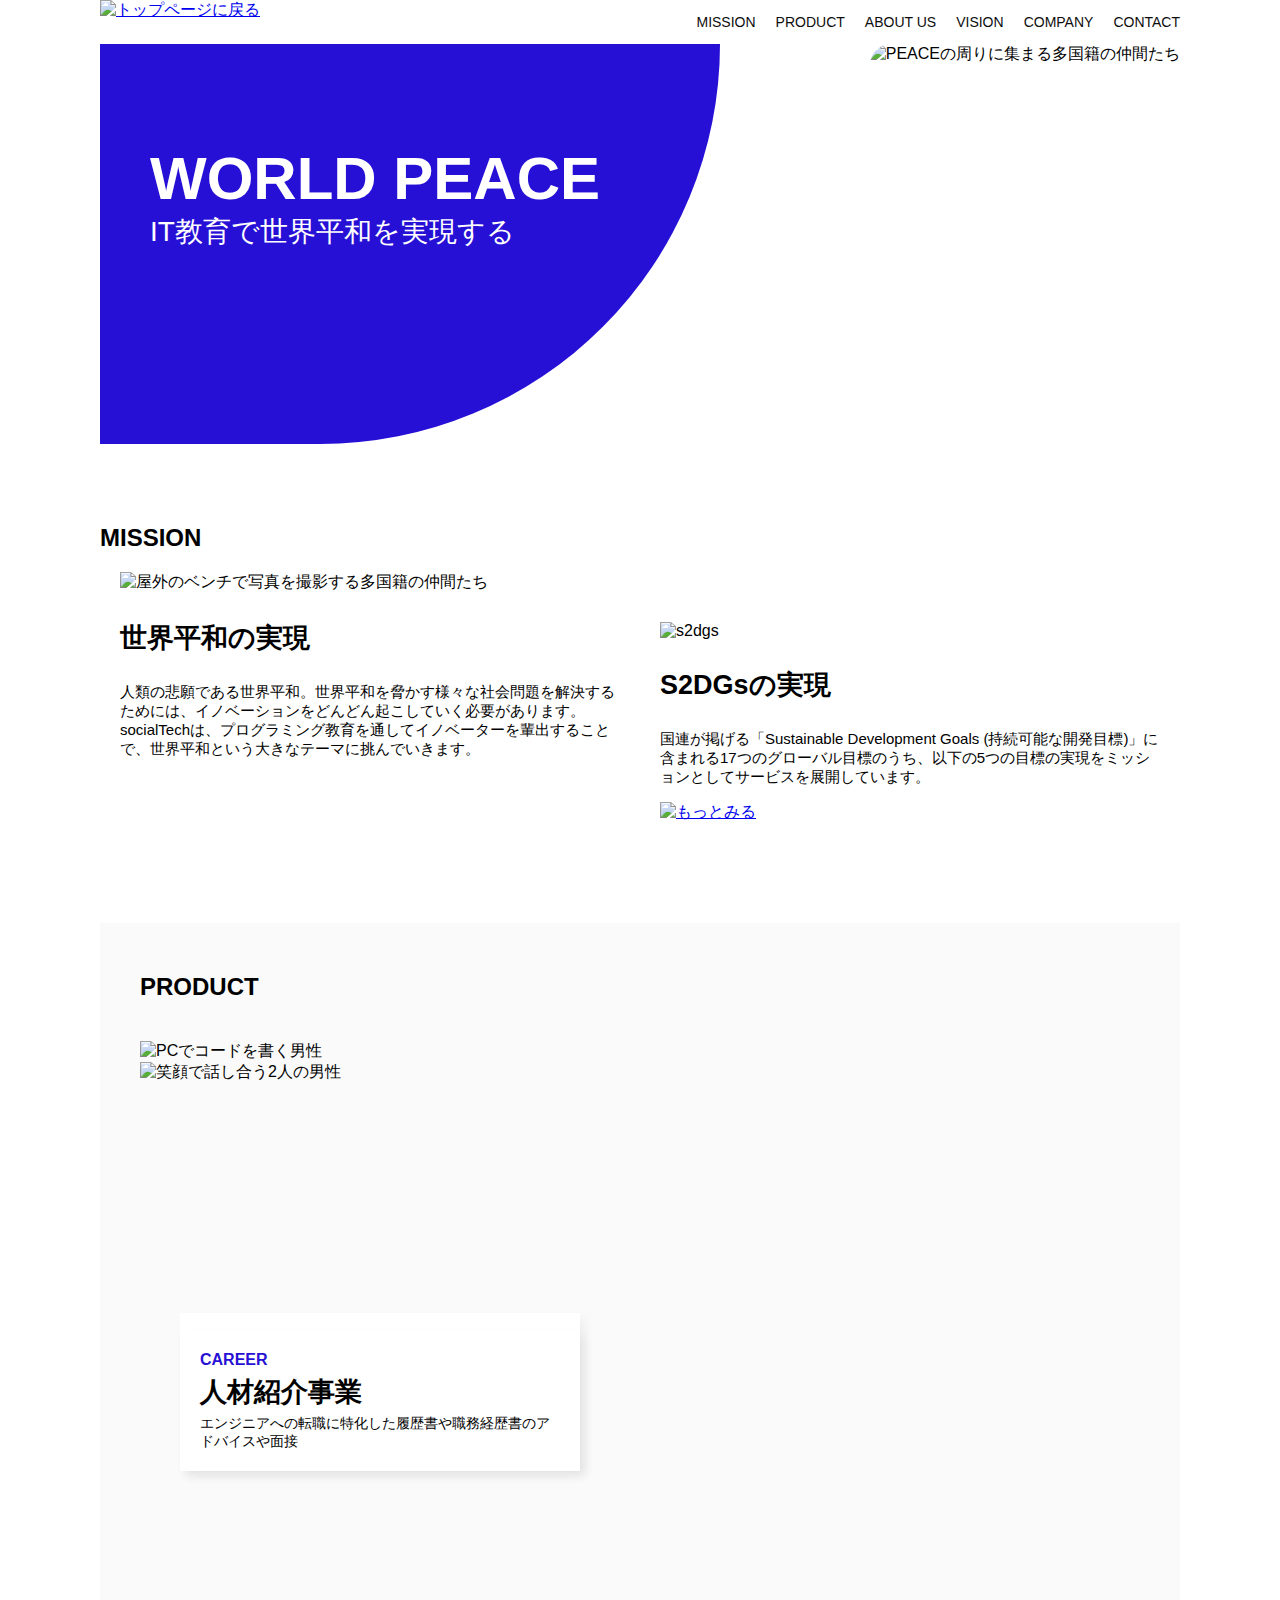
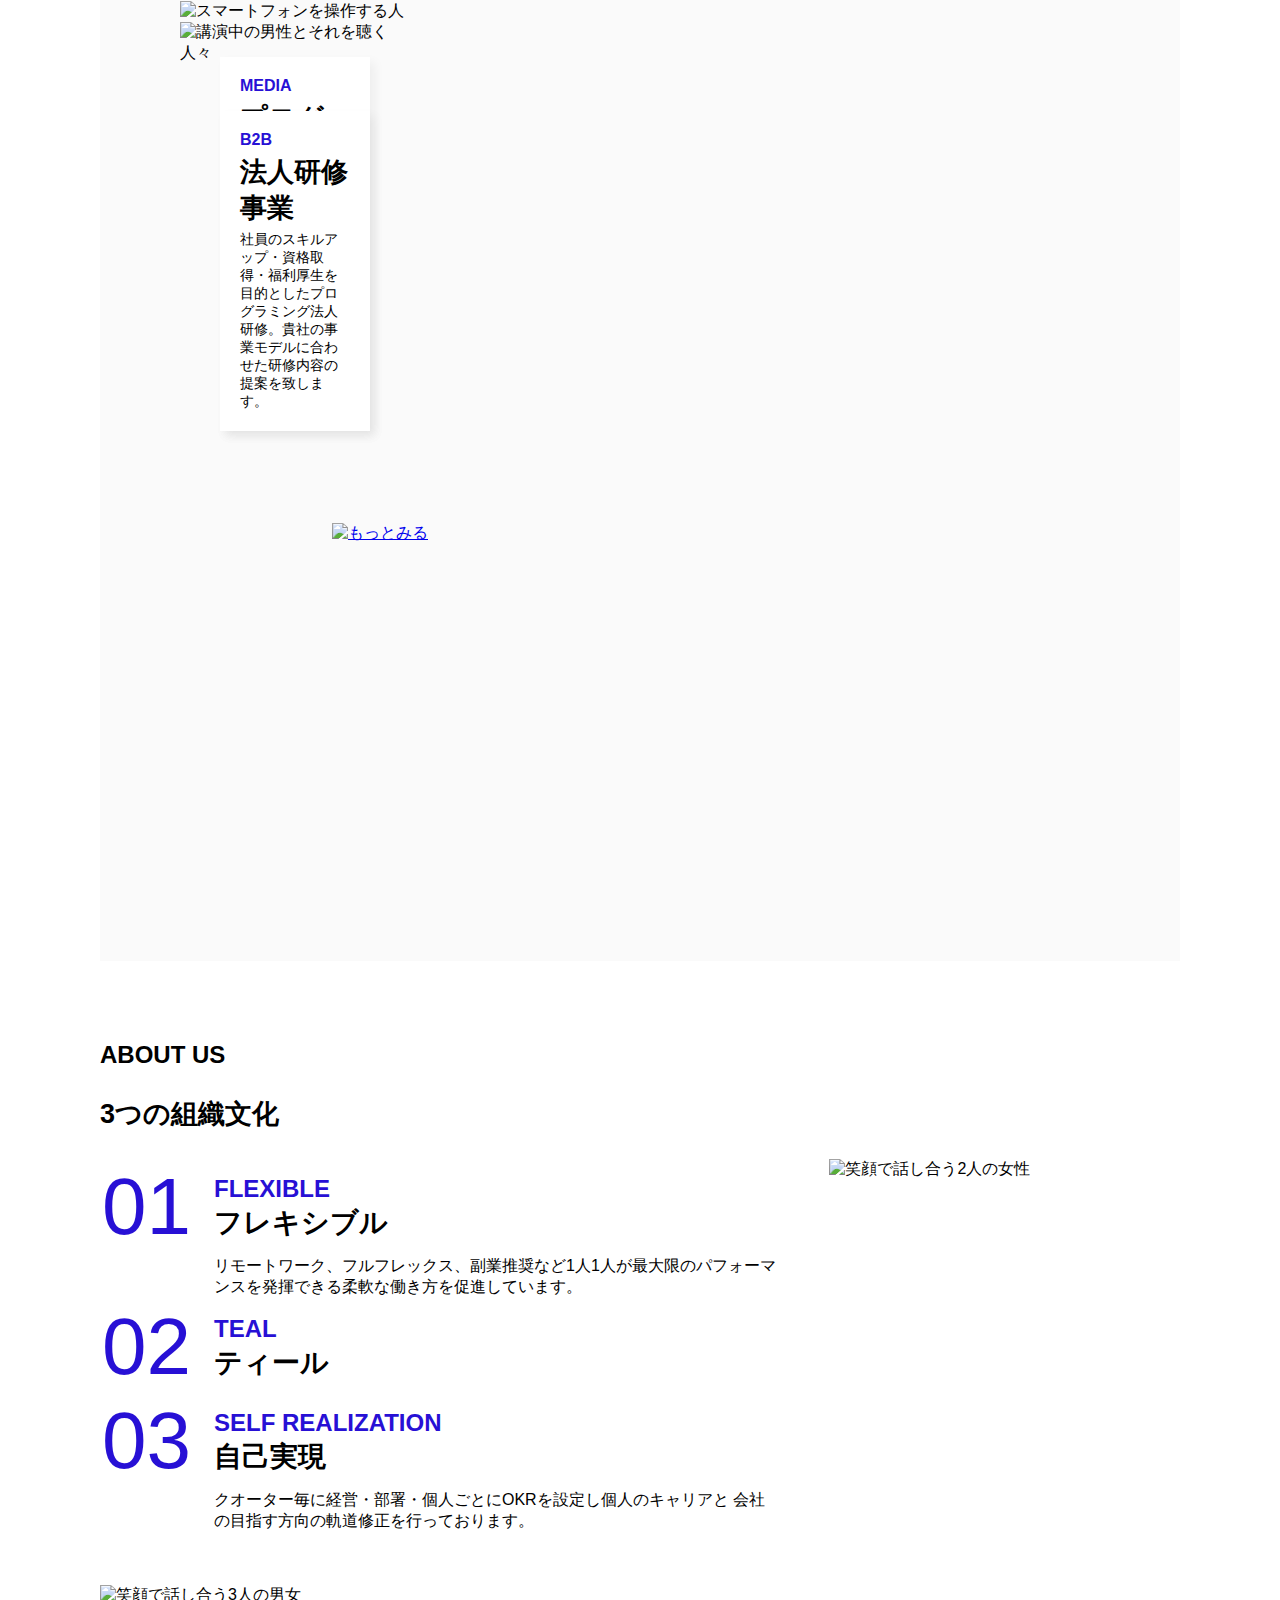
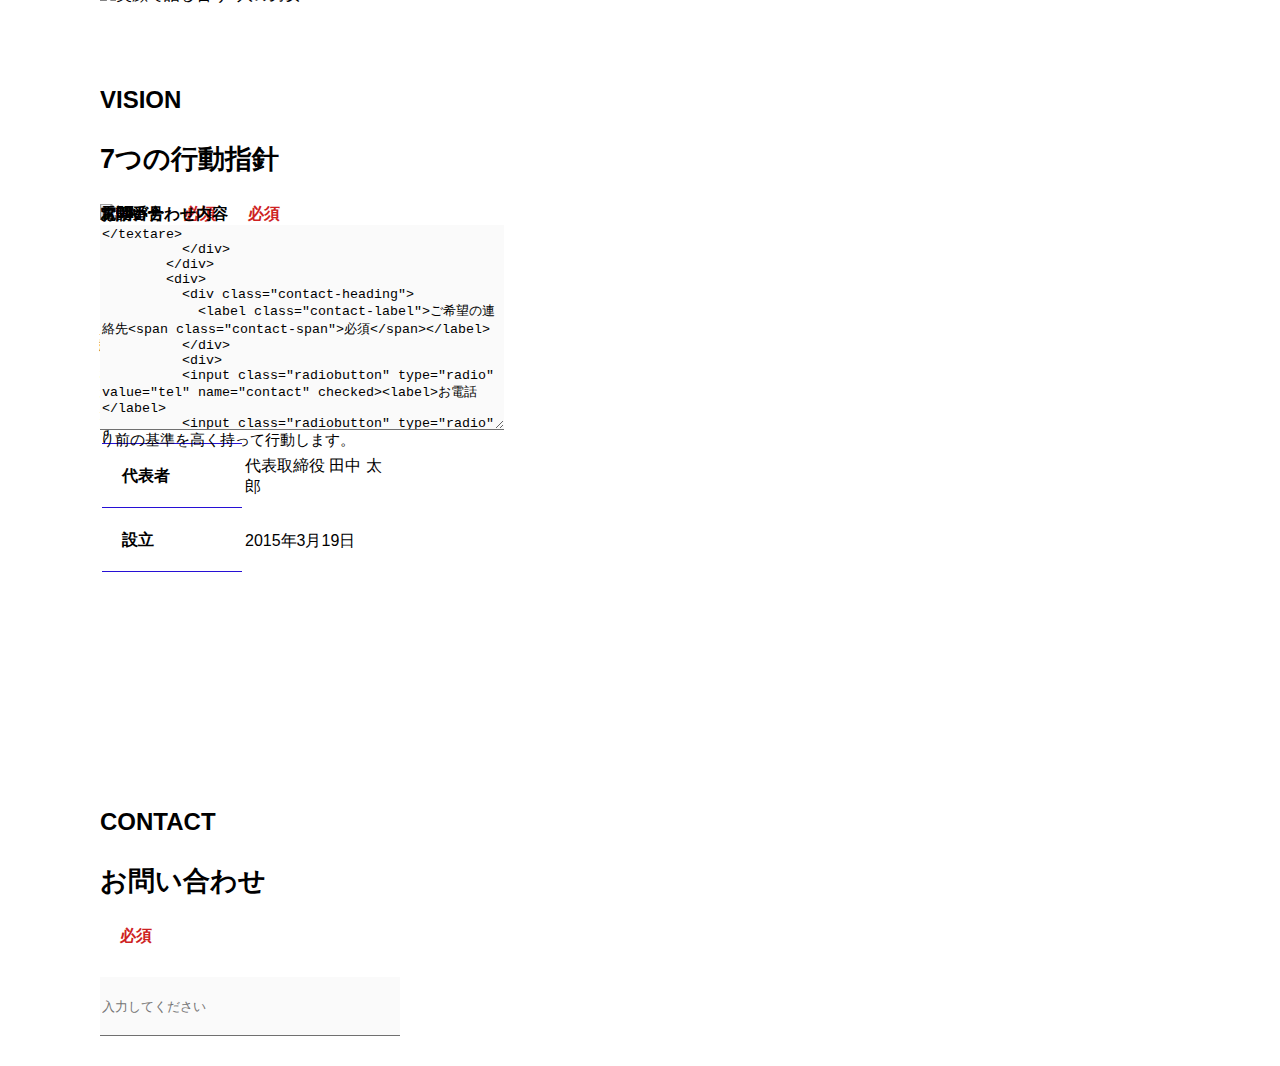
==== kadai_tutorial_output/index.html @ b79560e0 "Add files via upload" ====
<!DOCTYPE html>
<html>
  <head>
    <title>SocialTech</title>
    <meta charset="utf-8">
    <meta name="description" content="SocialTechはEdTech業界のリーディングカンパニーを目指します">
    <meta name="viewport" content="width=device-width, initial-scale=1.0">
    <link rel="stylesheet" href="style.css">
  </head>

  <body>

    <header>
      
      <a href="index.html" id="logo">
        <img src="images/logo.png" alt="トップページに戻る">
      </a>
     
      <!--PC用ナビゲーション-->
      <nav id="nav-pc">
        <ul>
          <li><a href="mission.html">MISSION</a></li>
          <li><a href="product.html">PRODUCT</a></li>
          <li><a href="index.html#aboutus">ABOUT US</a></li>
          <li><a href="index.html#vision">VISION</a></li>
          <li><a href="index.html#company">COMPANY</a></li>
          <li><a href="index.html#contact">CONTACT</a></li>
        </ul>
      </nav>

      <button id="menu-sp" onclick="document.getElementById('nav-sp').style.display = 'block'">
        <img src="images/button-menu.png" alt="ナビゲーションを開く">
      </button>
    <div id="nav-sp">
      <button id="close" onclick="document.getElementById('nav-sp').style.display = 'none'">
      <img src="images/button-close.png" alt="ナビゲーションを閉じる">
      </button> 

      <nav>
        <ul>
          <li>
          <a id="logo-sp" href="index.html" onclick="document.getElementById('nav-sp').style.display = 'none'"><img src="images/logo-sp.png" alt="トップページに戻る"></a>
          </li>
          <li><a class="menu" href="mission.html" onclick="document.getElementById('nav-sp').style.display = 'none'">MISSION</a></li>
          <li><a class="menu" href="product.html" onclick="document.getElementById('nav-sp').style.display = 'none'">PRODUCT</a></li>
          <li><a class="menu" href="index.html#aboutus" onclick="document.getElementById('nav-sp').style.display = 'none'">ABOUT US</a></li>
          <li><a class="menu" href="index.html#vision" onclick="document.getElementById('nav-sp').style.display = 'none'">VISION</a></li>
          <li><a class="menu" href="index.html#company" onclick="document.getElementById('nav-sp').style.display = 'none'">COMPANY</a></li>
          <li><a class="menu" href="index.html#contact" onclick="document.getElementById('nav-sp').style.display = 'none'">CONTACT</a></li>
        </ul>
      </nav>
      <div id="sns">
        <a href="https://www.facebook.com/sejuku2013">
          <img src="images/button-facebook.png" alt="Facebookのリンク">
        </a>
        <a href="https://twitter.com/samuraijuku">
          <img src="images/button-twitter.png" alt="Twitterのリンク">
        </a>
        <a href="https://www.youtube.com/channel/UCCFOQO5aDK0xXam4cUQXT8g">
          <img src="images/button-youtube.png" alt="YouTubeのリンク">
        </a>
    </div>
  </div>
    </header>
  <main>
      <article>
        <section id="main-visual">
          <div id="main-message">
            <h1>WORLD PEACE</h1>
            <p>IT教育で世界平和を実現する</p>
          </div>
          <img src="images/index/index-main.png" alt="PEACEの周りに集まる多国籍の仲間たち">
        </section>

        <section id="mission">
          <h2 class="index-h2">MISSION</h2>
          <div id="mission-flex">
            <div>
              <img src="mision-photo" src="images/index/index-mission.png" alt="屋外のベンチで写真を撮影する多国籍の仲間たち">
              <h3>世界平和の実現</h3>
              <p>
                人類の悲願である世界平和。世界平和を脅かす様々な社会問題を解決するためには、イノベーションをどんどん起こしていく必要があります。socialTechは、プログラミング教育を通してイノベーターを輩出することで、世界平和という大きなテーマに挑んでいきます。
              </p>
            </div>
            <div>
              <img id="s2dgs" src="images/index/s2dgs.png" alt="s2dgs">
              <h3>S2DGsの実現</h3>
              <p>国連が掲げる「Sustainable Development Goals (持続可能な開発目標)」に含まれる17つのグローバル目標のうち、以下の5つの目標の実現をミッションとしてサービスを展開しています。</p>
            <a href="mission.html">
              <img src="images/button-more.png" alt="もっとみる">
            </a>
            </div>
        </section>

        <section id="product">
          <h2 class="index-h2">PRODUCT</h2>
          <div class="product-flex">
            <div id="product-left">
              <div>
                <img class="product-photo" src="images/index/index-mantoman.png" alt="PCでコードを書く男性">
                <div class="product-explain">
                  <span>MAN TO MAN</span>
                  <h3>プログラミング教育</h3>
                  <p>2013年より日本で唯一の専属講師によるマンツーマンのプログラミングレッスン開始。AI/人工知能やウェブデザインの学習も可能です。</p>
                </div>
                <div>
                  <img class="product-photo" src="images/index/index-career.png" alt="笑顔で話し合う2人の男性">
                  <div class="product-explain">
                    <span>CAREER</span>
                    <h3>人材紹介事業</h3>
                    <p>エンジニアへの転職に特化した履歴書や職務経歴書のアドバイスや面接</p>
                  </div>
              </div>
            </div>
            <div id="product-right">
              <div>
                <img class="product-photo" src="images/index/index-media.png" alt="スマートフォンを操作する人">
                <div class="product-explain">
                  <span>MEDIA</span>
                   <h3>プログラミング学習メディア</h3>
                   <p>月間200万人に読まれる日本最大級のプログラミング学習サイト「SocialTech Blog」やYoutubeチャネルにて学習情報を発信しています。</p>
                </div>
                <div>
                  <img class="product-photo" src="images/index/index-b2b.png" alt="講演中の男性とそれを聴く人々">
                  <div class="product-explain">
                    <span>B2B</span>
                    <h3>法人研修事業</h3>
                    <p>社員のスキルアップ・資格取得・福利厚生を目的としたプログラミング法人研修。貴社の事業モデルに合わせた研修内容の提案を致します。</p>
                  </div>
                </div>
              </div>
            </div>
            <div id="product-more">
              <a href="product.html">
              <img src="images/button-more.png" alt="もっとみる">
              </a>
              </div>
        </section>
        <section id="aboutus">
          <h2 class="index-h2">ABOUT US</h2>
          <h3>3つの組織文化</h3>
          <div>
            <table class="culture-table">
              <tr>
                <td class="culture-num">01</td>
                <th><span class="culture-en">FLEXIBLE</span><br>フレキシブル</th>
              </tr>
              <tr>
                <td>

                </td>
                <td class="culture-description">リモートワーク、フルフレックス、副業推奨など1人1人が最大限のパフォーマンスを発揮できる柔軟な働き方を促進しています。</td>
              </tr>
              <tr>
                <td class="culture-num">02</td>
                <th><span class="culture-en">TEAL</span><br>ティール</tr>
              </tr>
              <tr>
                <td class="culture-num">03</td>
                <th><span class="culture-en">SELF REALIZATION</span><br>自己実現</th>
              </tr>
              <tr>
                <td>

                </td>
                <td class="culture-description">クオーター毎に経営・部署・個人ごとにOKRを設定し個人のキャリアと 会社の目指す方向の軌道修正を行っております。</td>
              </tr>
            </table>
            <img class="culture-img" src="images/index/index-aboutus1.png" alt="笑顔で話し合う2人の女性">
          </div>
          <img class="culture-img2" src="images/index/index-aboutus2.png" alt="笑顔で話し合う3人の男女">
        </section>

        <section id="vision">
          <h2 class="index-h2">VISION</h2>
          <h3>7つの行動指針</h3>
          <div>
            <div class="vision-box">
              <img src="images/index/vision-01.png" alt="01">
              <div>
                <h4>CUSTOMER IS BOSS</h4>
                <h5>あなたのボスは顧客である</h5>
                <p>私たちは常にお客様志向で行動し、お客様を喜ばせ、期待値を超えた感動を提供することを大切にします。</p>
           </div>
         <div class="vision-box">
          <img src="images/index/vision-02.png" alt="02">
          <div>
            <h4>MOVE FAST</h4>
            <h5>早さは価値</h5>
            <p>素早く試し、素早く実行することで新しいk付きや発見を見つけていきます。</p>
          </div>
         </div>
         <div class="vision-box">
          <img src="images/index/vision-03.png" alt="03">
          <div>
            <h4>IMPACT DRIVEN</h4>
            <h5>作業するのは仕事ではない</h5>
            <p>問題から考え、成果とは何かを考え続け、インパクトのある成果を生むために仕事をしていきます。</p>
          </div>
         </div>
         <div class="vision-box">
          <img src="images/index/vision-04.png" alt="04">
          <div class="vision-box">
            <img src="images/index/vision-05.png" alt="05">
            <div>
              <h4>BE GENTLE</h4>
              <h5>「優しくない」をなくす</h5>
              <p>社会をすこしずつ優しくしていきます。自分、家族、同僚、顧客、他人、全ての人に優しくいることを心がけます。</p>
            </div>
          </div>
          <div class="vision-box">
            <img src="images/index/vision-06.png" alt="06">
            <div>
              <h4>ABC</h4>
              <h5>当たり前のことをバカにせずちゃんとやる</h5>
              <p>礼儀、健康、嘘をつかない・当たり前のことができているかを常に自問し、当たり前の基準を高く持って行動します。</p>
            </div>
          </div>
          <div class="vision-box">
            <img src="images/index/vision-07.png" alt="07">
            <div>
              <h4>ZTI</h4>
              <h5>絶対的当事者意識</h5>
              <p>役職や役割に応じた相対的な当事者意識ではなく、自身の身で起こることすべてに対する絶対的な当事者意識を持ちます。</p>
            </div>
          </div>
        </secition>
        <section id="COMPANY">
          <h2 class="index-h2">COMPANY</h2>
          <h3>会社概要</h3>
          <table id="company-table">
            <tr>
              <th class="tableheader tableheader-first">会社名</th>
              <td class="cell cell-first">株式会社Socialtech</td>
            </tr>
            <tr>
            <th class="tableheader">代表者</th>
            <td class="cell">代表取締役 田中 太郎</td>
          </tr>
          <tr>
            <th class="tableheader">設立</th>
            <td class="cell">2015年3月19日</td>
          </tr>
          </table>
          <iframe src="https://www.google.com/maps/embed?pb=!1m18!1m12!1m3!1d3240.0688551336807!2d139.7720776771055!3d35.69992317258124!2m3!1f0!2f0!3f0!3m2!1i1024!2i768!4f13.1!3m3!1m2!1s0x60188fee13660e23%3A0x77137876edf742ac!2z5L2P5Y-L5LiN5YuV55Sj56eL6JGJ5Y6f6aeF5YmN44OT44Or!5e0!3m2!1sja!2sjp!4v1704858013291!5m2!1sja!2sjp" 
          style="border: 0" allowfullscreen="" loading="lazy">
        </iframe>
        </section>
        <section id="contact">
          <h2 class="index-h2">CONTACT</h2>
          <h3>お問い合わせ</h3>
          <form>
            <div class="contact-heading">
              <label class="contact-label"><span class="contact-span">必須</span></label>
            </div>
            <div>
              <input type="text" name="name" placeholder="入力してください" class="contact-textbox">
            </div>
          </div>
          <div>
            <div class="contact-heading">
              <label class="contact-label">フリガナ<span class="contact-span">必須</span></label>
            </div>
            <div>
              <label class="contact-label">メールアドレス<span class="contact-span">必須</span></label>
            </div>
            <div>
              <input type="text" name="email" placeholder="入力してください" class="contact-textbox">
            </div>
          </div>
          <div>
            <div class="contact-heading">
              <label class="contact-label">電話番号</label>
            </div>
            <div>
              <input type="text" name="tel" placeholder="入力してください" class="contact-textbox">
            </div>
          </div>
          <div>
            <div class="contact-heading">
              <label class="contact-label">お問い合わせ内容<span class="contact-span">必須</span></label>
          </div>
          <div>
          <textarea class="contact-textarea" placeholder="入力してください" name="message"></textare>
          </div>
        </div>
        <div>
          <div class="contact-heading">
            <label class="contact-label">ご希望の連絡先<span class="contact-span">必須</span></label>
          </div>
          <div>
          <input class="radiobutton" type="radio" value="tel" name="contact" checked><label>お電話</label>
          <input class="radiobutton" type="radio" value="mail" name="contact"><label>メール</label>
          <input class="radiobutton" type="radio" value="both" name="contact"><label>どちらでも</label>
          </div>
        </div>
        <div>
          <div class="contact-heading">
            <label class="contact-label">個人情報の取り扱い</label>
          </div>
          <div>
            <details>
              <summary>お問い合わせフォームの個人情報の取り扱いについて</summary>
              <div>
                <dl>
                  <dt>１．組織の名称又は氏名</dt>
                  <dd>株式会社SocialTech</dd>
                  <dt>２．個人情報保護管理者（若しくはその代理人）の氏名又は職名、所属及び連絡先</dt>
                  <dd>
                    <p>鈴木 一郎 コーポレート部</p>
                    <p>メールアドレス:samurai@example.com</p>
                    <p>TEL:03-1234-5678</p>
                </dd>
                <dt>３．個人情報の利用目的</dt>
                <dd>
                  <ul>
                    <li>本サービス及び本サービスに関連する情報の提供又はそれらに関する連絡のため</li>
                    <li>ユーザーの本人確認のため</li>
                    <li>当社サービスのご案内のため</li>
                    <li>当社の商品等の広告または宣伝（電子メールによるものを含むものとします。）</li>
                  </ul>
                </dd>
                <dt>４．個人情報の取り扱い業務の委託</dt>
                <dd>個人情報の取扱業務の全部または一部を外部に業務委託する場合があります。その際、弊社は、個人情報を適切に保護できる管理体制を敷き実行していることを条件として委託先を厳選したうえで、機密保持契約を委託先と締結し、お客様の個人情報を厳密に管理させます。</dd>
                <dt>５．個人情報の開示等の請求</dt>
                <dd>
                  お客様は、弊社に対してご自身の個人情報の開示等（利用目的の通知、開示、内容の訂正・追加・削除、利用の停止または消去、第三者への提供の停止）に関して、当社問合わせ窓口に申し出ることができます。<br>
                  その際、弊社はお客様ご本人を確認させていただいたうえで、合理的な期間内に対応いたします。<br>
                  なお、個人情報に関する弊社問合わせ先は、次の通りです。
                </dd>
                <dd>
                  <p>株式会社SocialTech 個人情報問合せ窓口</p>
         <p>〒150-0043 東京都千代田区神田練塀町300番地 住友不動産秋葉原駅前ビル5F</p>
         <p>メールアドレス:samurai@example.com TEL:03-1234-5678</p>
        </dd>

          <dt>６．個人情報を提供されることの任意性について</dt>
          <dd>お客様がご自身の個人情報を弊社に提供されるか否かは、お客様のご判断によりますが、もしご提供されない場合には、適切なサービスが提供できない場合がありますので予めご了承ください。</dd>
        </dl>
        </div>
        </details>
          <input type="checkbox" name="agree">
          <span>個人情報の取り扱いについてご同意いただける場合は、チェックをしてください。</span>
        </div>
        </div>
        <input type="image" src="images/button-submit.png" alt="送信する">
          </form>
        </section>
        </article>
    </main>

    <footer>
      <div id="footer-logo">
        <img src="images/logo-sp.png" alt="SocialTech">
      </div>
      <div id="footer-link">
        <a href="mission.html">MISSION</a>
        <a href="product.html">PRODUCT</a>
        <a href="index.html#aboutus">ABOUT US</a>
        <a href="index.html#vision">VISION</a>
        <a href="index.html#company">COMPANY</a>
        <a href="index.html#contact">CONTACT</a>
      </div>
      <div id="sns-footer">
        <div class="sns-btns">
          <a href="https://www.facebook.com/sejuku2013"><img src="images/button-facebook.png" alt="Facebookのリンク"></a>
          <a href="https://twitter.com/samuraijuku"><img src="images/button-twitter.png" alt="Twitterのリンク"></a>
          <a href="https://www.youtube.com/channel/UCCFOQO5aDK0xXam4cUQXT8g"><img src="images/button-youtube.png" alt="YouTubeのリンク"></a>
          </div>
          <p id="copyright">&copy;2021 SocialTech, Inc. All Rights Reserved.</p>
          </div>
        </div>
      </div>
    </footer>

  </body>
</html>
---- kadai_tutorial_output/style.css ----
＊ {
box-sizing: border-box;
}

p {
font-size: 15px;
}

body {
  max-width: 1080px;
  margin: 0 auto 0 auto;
   font-family: "Source Sans Pro", "Hiragino Kaku Gothic ProN", Meiryo, Arial, sans-serif;
}

header {
  display: flex;
  justify-content: space-between;
  } 
  
   #nav-pc {
     font-size: 14px;
   }
   
   #nav-pc ul {
     display: flex;
     padding-left: 0;
   }
   
   #nav-pc li {
     list-style: none;
   }
   
   #nav-pc a {
     text-decoration: none;
     margin-left: 20px;
     color: #0d0d0d;
   }
   
   #nav-pc a:hover {
     text-decoration: underline;
   }

   #nav-sp,
   #menu-sp {
    display: none;
   }

   #main-visual {
    position:relative;
    height: 400px;
   }

   #main-message {
    position: absolute;
    top: 0;
    left: 0;
    background-color: #2710d5;
    color: #ffffff;
    border-radius: 0 0 476px 0;
    max-width: 620px;
    height: 100%;
    width: 100%;
    z-index: 11;
   }

   #main-message > h1 {
    font-size: 60px;
    margin: 100px 0 0 50px;
   }
   #main-message > p {
    font-size: 28px;
    margin: 0 0 0 50px;
   }

   #main-visual > img {
    max-width: 620px;
    border-radius: 476px 0 0 0;
    position: absolute;
    top: 0;
    right: 0;
    z-index: 10;
   }

   h2 {
    margin: 40px 0 0 0;
   }

   h2::after {
    content: url("images/line.png");
    margin-left: 10px;
   }

   h3 {
    font-size: 27px;
   }

   #mission {
    margin: 80px auto 80px auto;
   }

   #mission-flex {
    display: flex;
   }

   #mission-flex > div {
    width: 50%;
    margin: 20px;
   }

   #mission-photo {
    width: 100%;
   }

   #s2dgs {
    margin-top: 50px;
    width: 100%;
   }

   #product {
    background-color: #fafafafa;
    margin: 80px 0 80px 0;
    padding: 10px 40px 0px 40px;
   }

   #product .product-flex {
    margin-top: 40px;
    display: flex;
   }

   #product-left {
    width: 50%;
    margin-right: 20px;
   }

   #product-right {
    width: 50%;
    margin-left: 20px;
    margin-top: 80px;
   }

   #product-left > div {
    position: relative;
    height: 480px;
    margin-right: 20px;
   }

   #product-right > div {
    position: relative;
    height: 480px;
    margin-left: 20px;
   }

   .product-photo {
    width: 100%;
   }

   .product-explain {
    background-color: #ffffff;
    position: absolute;
    left: 0;
    bottom: 50px;
    margin: 0 40px 0 40px;
    padding: 20px;
    box-shadow: 5px 5px 10px rgba(0, 0, 0, 0.05);
   }

   .product-explain > span {
    color: #2710d5;
    font-weight: bold;
    font-size: 16px;
    margin: 0;
   }

   .product-explain > h3 {
    margin: 5px 0 5px 0;
   }

   .product-explain > p {
    font-size: 14px;
    margin: 0;
   }

   #product-more {
    text-align: center;
   }

   #product-more a {
    position: relative;
    bottom: -42px;
   }

   #aboutus {
    -moz-image-region: 80px auto 80px auto;
   }

   #aboutus > div {
    display: flex;
   }

   .culture-img {
    width: 50%;
    align-self: flex-start;
   }

   .culture-img2 {
    margin-top: 50px;
    width: 100%;
   }

   .culture-table {
    margin-right: 50px;
   }

   .culture-num {
    font-size: 80px;
    color: #2710d5;
    padding: 0 20px 0 0;
   }

   .culture-table th {
    text-align: left;
    font-size: 28px;
    font-weight: bold;
   }

   .culture-en {
    color: #2710d5;
    font-size: 24px;
   }

   .culture-description {
    margin: 0;
   }

   #vision {
    margin: 80px auto 80px auto;
   }

   #vision . div {
    display: flex;
    justify-content: space-between;
    flex-wrap: wrap;
   }

   .vision-box {
    width: 300px;
    height: 300px;
    margin-bottom: 30px;
    position: relative;
   }

   .vision-box > img {
    width: 100%;
    position: relative;
    z-index: 30;
   }

   .vision-box > div {
    position: absolute;
    top: 0;
    left: 0;
    z-index: 31;
    margin-right: 20px;
   }

   .vision-box > div > h4 {
    color: #2710d5;
    font-size: 19px;
    margin: 80px 0 0 0;
   }

   .vision-box > div > h4::first-letter {
    font-size: 40px;
   }

   .vision-box > div > h5 {
    font-size: 20px;
    margin: 0 0 0 0;
   }

   .vision-box > div > p {
    margin: 10px 0 0 0;
   }

   #company {
    margin: 80px auto 80px auto;
   }

  #company-table {
    width: 100%;
  }

  .tableheader {
    text-align: left;
    padding: 20px;
    border-bottom-color:#2710d5;
    border-bottom-width:  1px;
    border-bottom-style: solid;
    width: 100px;
  }

  .tableheader-first {
    border-top-color: #2710d5;
    border-top-width: 1px;
    border-bottom-style: solid;
  }

  .cell-first {
    border-top-color: #ececec;
    border-top-width: 1px;
    border-top-style: solid;
  }

  #company >iframe {
    width: 100%;
    height: 368px;
    margin-top: 40px;
  }

  #contact {
    margin: 80px auto 80px auto;
  }

  #contact > form > div {
    display: flex;
    flex-direction: row;
    flex-wrap: wrap;
    padding-bottom: 30px;
  }

  .contact-heading {
    width: 240px;
    align-self: center;
  }

  .contact-label {
    font-weight: bold;
  }

  .contact-span {
    color: #ce2222;
    margin: 0 0 0 20px;
    font-weight: bold;
  }

  .contact-textbox {
    border-top: 0px;
    border-left: 0px;
    border-right: 0px;
    border-bottom-width: 1px;
    border-bottom-color: #707070;
    border-style: solid;
    background-color: #fafafa;
    width: 400px;
    height: 56px;
  }

  .contact-textarea {
    border-top: 0px;
    border-left: 0px;
    border-right: 0px;
    border-bottom-width: 1px;
    border-bottom-color: #707070;
    background-color: #fafafa;
    width: 400px;
    height: 200px;
  }

  #contact dt {
    font-weight: bold;
  }

  #contact dd {
    margin: 0 0 16px 0;
  }

  #contact dd p {
    margin: 0;
  }

  #contact dd ul {
    padding-left: 0;
  }

  #contact dd li {
    margin-bottom: 0;
    list-style: none;
  }

  footer {
    background-color: #0d0d0d;
    text-align: center;
    padding: 80px 80px 30px 80px;
  }

#footer-logo {
  margin-bottom: 30px;
}

#footer-link {
  margin-bottom: 50px;
}

#footer-link > a {
text-decoration: none;
margin: 10px;
color: #ffffff;
}

#footer-link > a:hover {
  text-decoration: underline;
}

#sns-footer {
  display: flex;
  justify-content: space-between;
  text-align: left;
}

#sns-footer a {
  margin-right: 30px;
}

#copyright {
  color: #ffffff;
  margin: 0;
}

.mission-main-inner {
  background-image: url("images/mission/mission-main.png");
  background-repeat: no-repeat;
  background-position-y: center;
}

#mission-title {
  background-color: #2710d5;
  width: 368px;
  color: #ffffff;
  height: 496px;
  border-radius: 0 248px 248px 0;
  position: relative;

  #mission-title h1 {
    position: absolute;
    top: 0;
    left: 100px;
    font-size: 80px;
    line-height: 1;
  }

  #mission-title h1 span {
    font-size: 26px;
  }

  #mission-title > p {
    position: absolute;
    top: 350px;
    left: 100px;
    font-size: 16px;
  }

  #mission-s2dgs {
    padding: 20px;
  }

  #mission-h2 {
    color: #2710d5;
    font-size: 40px;
  }

  .mission-h2::after {
    content: none;
  }

#mission-five-goals {
 padding: 20px;
 display: flex;
}

#mission-five-goals .five-goals-image {
 width: 30%;
 padding: 20px;
}

#mission-five-goals .five-goals-image img {
 width: 100%;
}

#mission-five-goals .five-goals-read {
 width: 70%;
 padding: 20px;
}

#mission-five-goals .five-goals-read > div {
 margin-bottom: 40px;
}

.fivegoals-image-right {
 float: right;
 margin: 20px;
}

.fivegoals-image-left {
 float: left;
 margin: 20px;
}

.fivegoals-number {
 color: #2710d5;
 font-size: 48px;
 font-weight: bold;
 margin: 0;
}

.fivegoals-h3 {
 font-size: 28px;
 margin: 0;
}

.fivegoals-p {
 margin: 0;
}

.product-main-inner {
  background-image: url("images/product/product-main.png");
  background-repeat: no-repeat;
  background-position-y: center;
}

#product-title {
  background-color: #2710d5;
  width: 368px;
  color: #ffffff;
  height: 496px;
  border-radius: 0 248px 248px 0;
  position: relative;
}

#product-title h1 {
  position: absolute;
  top: 0;
  left: 100px;
  font-size: 80px;
  line-height: 1;
}

#product-title h1 span {
  font-size: 26px;
}

#product-title > p {
  position: absolute;
  top: 350px;
  left: 100px;
  font-size: 16px;
}

 .product-section {
   display: flex;
   padding: 20px 20px 0;
 }
 
 .product-section .product-section-img {
   width: 450px;
 }
 
 /* 左が画像のセクション*/
 .product-section-left .product-section-img img {
   width: 100%;
   padding: 0 40px 30px 0;
   border-radius: 0 432px 0 0;
 }
 
 .product-section-left .product-read {
   width: 50%;
   flex-grow: 1;
 }
 
 .product-section-left .product-read p {
   margin-bottom: 0;
 }
 
 /* 右が画像のセクション*/
 .product-section-right {
   justify-content: space-between;
 }
 
 .product-section-right .product-section-img img {
   width: 100%;
   padding: 0 0 30px 40px;
   border-radius: 432px 0 0 0;
 }
 
 .product-section-right .product-read {
   width: 500px;
 }
 
 .product-h2 {
   color: #2710d5;
   font-size: 24px;
   margin: 0;
 }
 
 .product-h3 {
   font-size: 28px;
   margin: 0;
 }

/*====================
スマートフォン用のスタイル
=====================*/
/*======== 後略 ========*/
}


@media screen and (max-width: 767px){


  #nav-pc{
    display: none;
  }

  #menu-sp {
    display: block;
    background-color: transparent;
    float: right;
    padding: 0;
    border: none;
  }

  #nav-sp {
    background-color: #2710d5;
    position: fixed;
    left: 0;
    top: 0;
    height: 100%;
    width: 100%;
    display: none;
    z-index: 100;
  }

#close {
  position: absolute;
  top: 20px;
  right: 20px;
  background-color: transparent;
  border: none;
}

#nav-sp nav ul {
padding-left: none;
}

#nav-sp nav li {
  list-style: none;
}

#logo-sp {
  margin: 80px 0 30px 20px;
}

#nav-sp nav a {
  display: block;
  color: #ffffff;
}

#nav-sp nav a:hover {
  text-decoration: underline;
}

#nav-sp .menu {
  text-decoration: none;
  margin: 0 20px 0 20px;
  height: 44px;
  font-size: 16px;
  background-image: url("images/arrow.png");
  background-repeat: no-repeat;
  background-position: right top;
}

#sns {
  position: absolute;
 bottom: 20px;
 left: 20px; 
}

#sns > a {
  margin-right: 30px;
}

#main-visual {
  position: relative;
  height: 470px;
}

#main-visual > div {
  text-align: center;
  height: 280px;
}

#main-visual h1 {
  font-size: 28px;
  margin: 90px 0 0 0;
}

#main-visual > div > p {
  margin: 0;
  font-size: 15px;
}

#main-visual > img {
  width: 100%;
  border-radius: 476px 0 0 0;
  top: auto;
  bottom: 0;
}

h2 {
  margin: 15px 0 15px 0;
}

h3 {
  font-size: 24px;
  margin: 10px 0 0 0;
}

#mission {
  margin: 20px 0 20px 0;
  padding: 0 20px 0 20px;
}

#misson-flex {
  flex-direction: column;
}

#misson-flex > div {
  width: 100%;
  margin: 0;
}

#product {
  margin: 0;
  padding: 10px 20px 0 20px;
}

#product .product-flex {
  flex-direction: column;
  margin-top: 0;
}

#product-left,
#product-right {
  width: 100%;
  margin: 0;
}

#product-left > div,
#product-right > div {
  height: auto;
  margin: 0;
}

.product-explain {
  position: relative;
margin: 0;
}

.product-explain > h3 {
  margin: 10px 0 10px 0;
  font-size: 24px;
}

#product-more {
  text-align: left;
}

#aboutus {
  margin: 80px 20px 80px 20px;
}

#aboutus > div {
  flex-direction: column;
}

.culture-table {
  margin-right: 0;
  padding-right: 20px;
  order: 2;
}

.culture-img {
  width: 100%;
  order: 1;
}

.culture-img2 {
  margin-top: 0;
}

.culture-num {
  padding: 0;
}

.culture-description {
  margin: 0;
}

#vision {
  margin: 80px 20px 80px 20px;
}

.vision-box > img {
  position: absolute;
  top: 0;
  left: 0;
}

.vision-box > div > h4 {
  margin: 60px 0 0 0;
}

#company {
  margin: 0 20px 0 20px;
}

#company > h3 {
  margin-bottom: 20px;
}

.tableheader {
  width: 50px;
}

.cell {
  padding: 20px;
}

#conmpany > iframe {
  height: 240px;
}

#contact {
  margin: 80px 20px 80px 20px;
}

#contact > h3 {
  margin-bottom: 20px;
}

#contact > form >div {
  flex-direction: column;
  margin-bottom: 20px;
}

.contact-heading {
  align-self: auto;
  margin-bottom: 20px;
}

.contact-textbox {
min-width: 300px;
width: 100%;
}

.contact-textarea {
  height: 150px;
  width: 100%;
}

.radiobutton {
margin-bottom: 20px;  
}

footer {
  padding: 30px 20px 50px 20px;
  text-align: left;
}

#footer-link > a {
  margin: 0 20px 30px 0;
  display: block;
  background-image: url("images/arrow.png");
  background-repeat: no-repeat;
  background-position: right top;
}

#footer-link > a:hover {
  text-decoration: underline;
}

#sns-footer {
  flex-direction: column;
  justify-content: flex-start;
}

#copyright {
  font-size: 12px;
  margin-top: 30px;
}

   #mission-main {
     height: 256px;
     margin-top: 4%;
     position: relative;
   }
 
   .mission-main-inner {
     height: 80%;
     background-size: cover;
   }
 
   #mission-title {
     width: 136px;
     height: 256px;
     position: absolute;
     top: -10%;
   }
 
   #mission-title h1 {
     left: 20px;
     font-size: 40px;
   }
 
   #mission-title h1 span {
     font-size: 18px;
   }
 
   #mission-title > p {
     top: 180px;
     left: 20px;
     font-size: 13px;
   }

.mission-h2 {
  font-size: 38px;
  margin: 0px;
}

/
mission-h2::after {
content: none;
}

#mission-s2dgs > img {
  width: 100%;
} 
.mission-five-goals {
  flex-direction: column;
}

#mission-five-goals > div {
  padding: 0;
}

#mission-five-goals .five-goals-image,
#mission-five-goals .five-goals-read {
  width: 100%;
  padding: 0;
}

#mission-five-goals .five-goals-read > div {
  display: flex;
  flex-direction: column;
}

.five-goals-image-right,
.fivegoals-image-left {
  align-self: center;
}
   /* プロダクトページ */
   #product-main {
     height: 256px;
     margin-top: 4%;
     position: relative;
   }
 
   .product-main-inner {
     height: 80%;
     background-size: cover;
   }
 
   #product-title {
     width: 136px;
     height: 256px;
     position: absolute;
     top: -10%;
   }
   
   #product-title h1 {
     left: 20px;
     font-size: 40px;
   }
 
   #product-title h1 span {
     font-size: 18px;
   }
 
   #product-title > p {
     top: 180px;
     left: 20px;
     font-size: 13px;
   }
   /* セクション */
   .product-section {
     flex-direction: column;
   }
 
   .product-section .product-section-img {
     width: 100%;
   }
   
   .product-section .product-section-img img {
     width: 100%;
     padding: 0;
   }
 
   /* 左が画像のセクション*/
   .product-section-left .product-section-img img {
     border-radius: 0 300px 0 0;
   }
 
   .product-section-left .product-read {
     width: 100%;
     flex-grow: 1;
   }
 
   /* 右が画像のセクション*/
   .product-section-right .product-section-img img {
     order: 1;
     border-radius: 300px 0 0 0;
   }
 
   .product-section-right .product-read {
     order: 2s;
     width: 100%;
   }
}
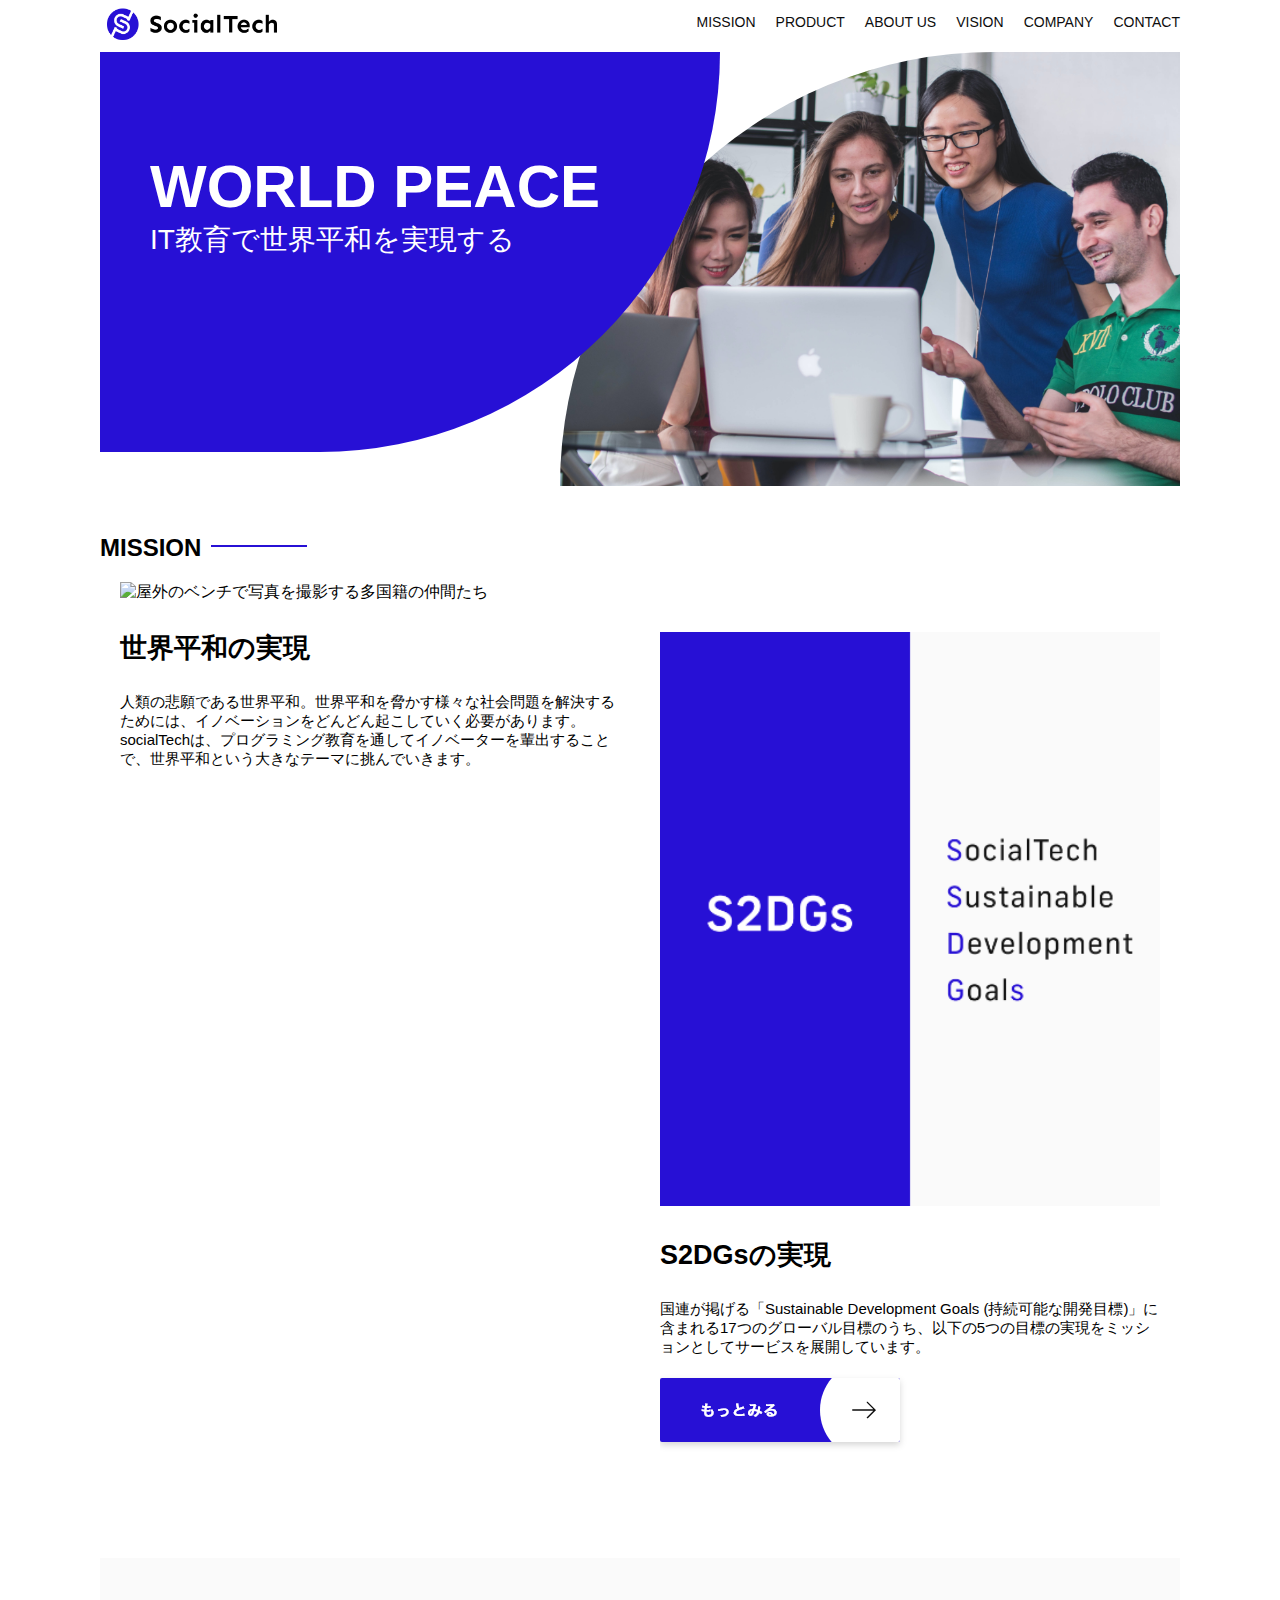
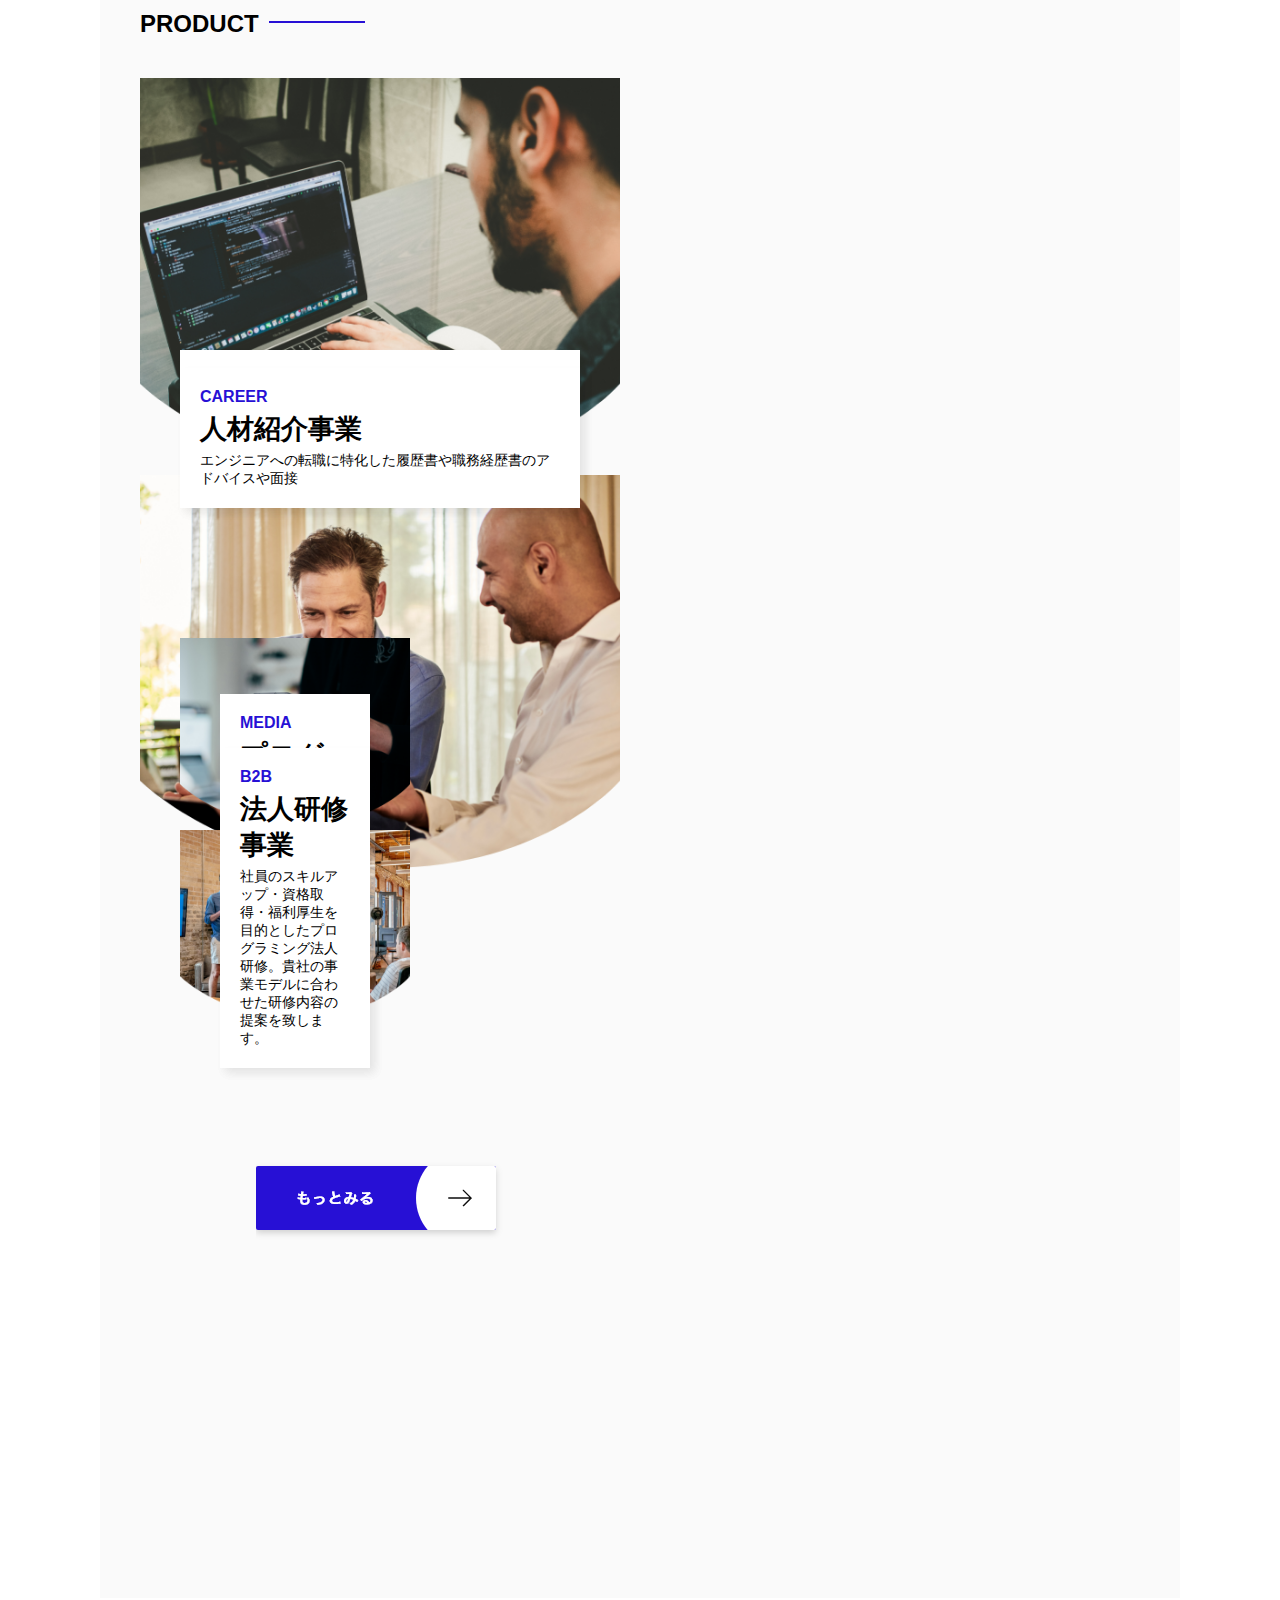
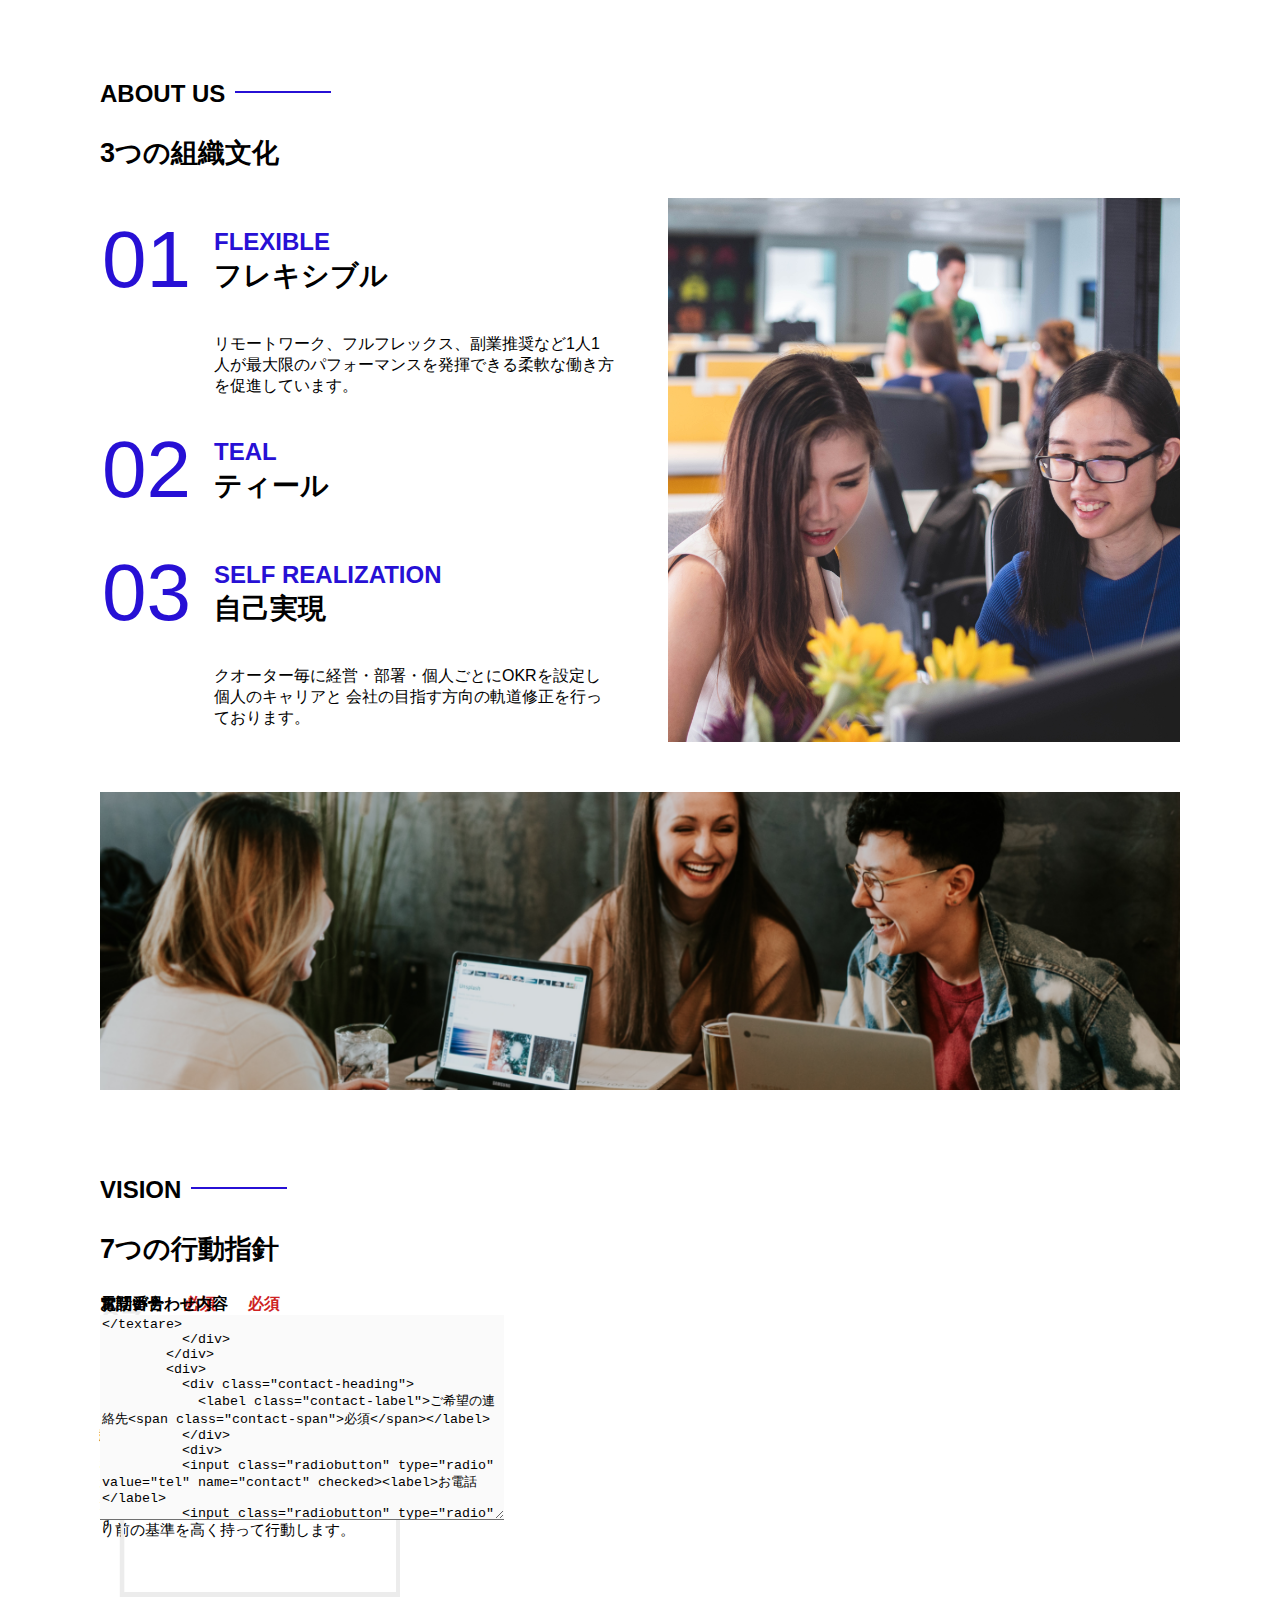
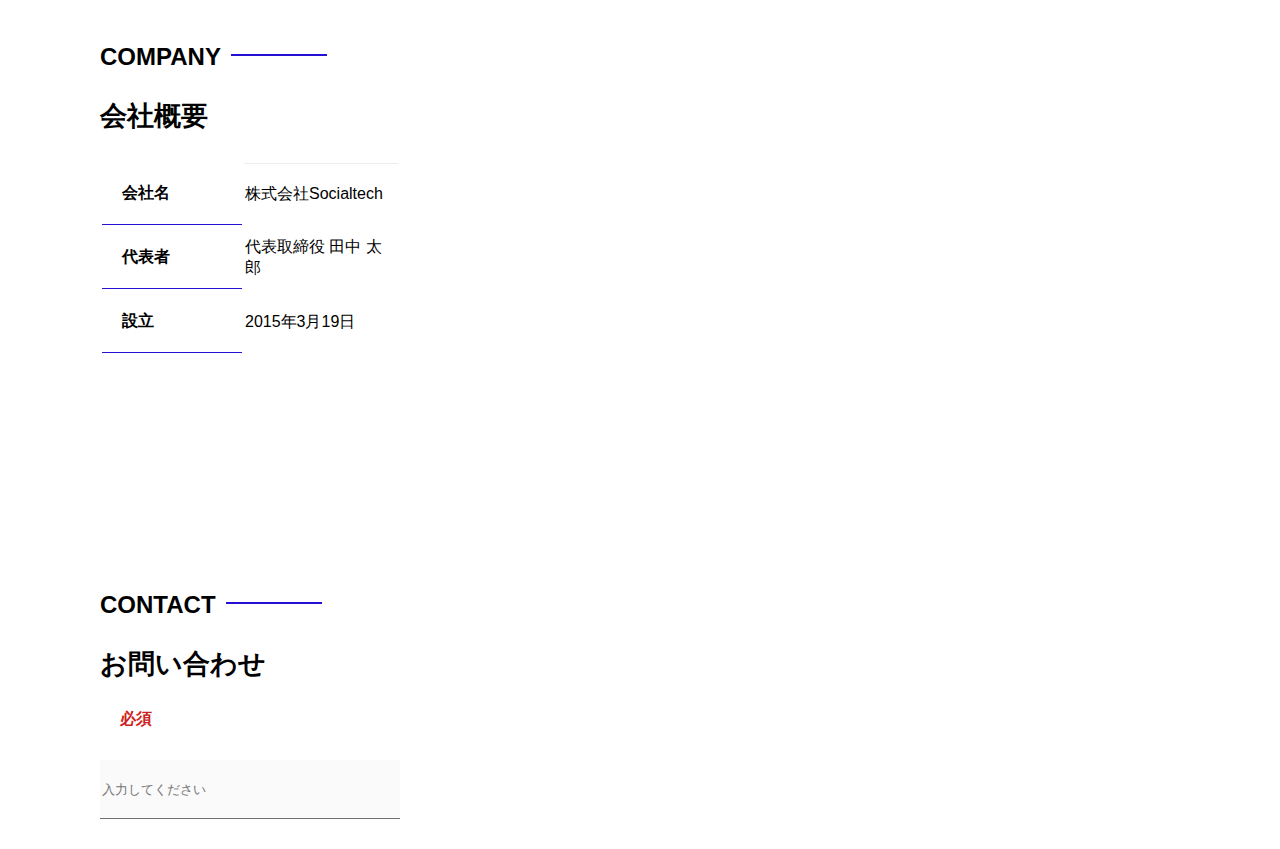
==== commit ac68a838: "Update index.html" ====
--- a/kadai_tutorial_output/index.html
+++ b/kadai_tutorial_output/index.html
@@ -76,7 +76,7 @@
           <h2 class="index-h2">MISSION</h2>
           <div id="mission-flex">
             <div>
-              <img src="mision-photo" src="images/index/index-mission.png" alt="屋外のベンチで写真を撮影する多国籍の仲間たち">
+              <img src="mission-photo" src="images/index/index-mission.png" alt="屋外のベンチで写真を撮影する多国籍の仲間たち">
               <h3>世界平和の実現</h3>
               <p>
                 人類の悲願である世界平和。世界平和を脅かす様々な社会問題を解決するためには、イノベーションをどんどん起こしていく必要があります。socialTechは、プログラミング教育を通してイノベーターを輩出することで、世界平和という大きなテーマに挑んでいきます。
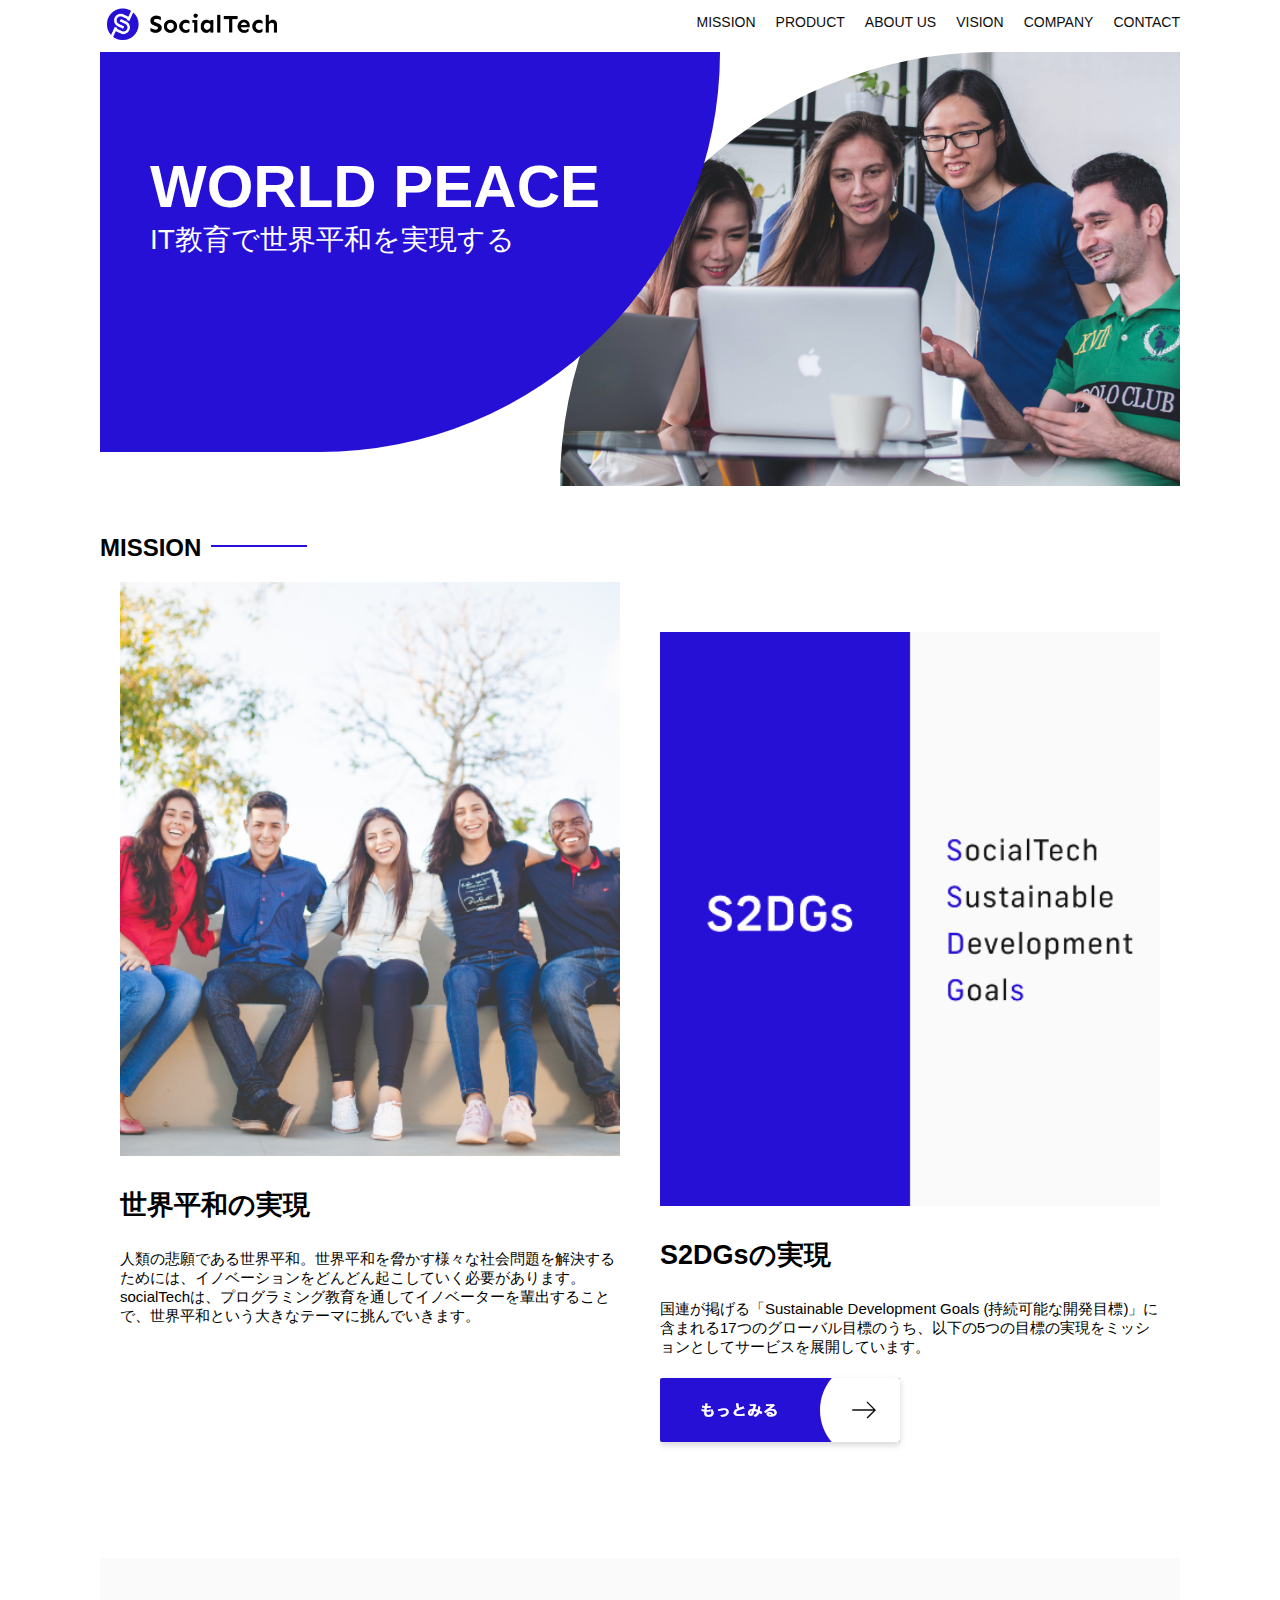
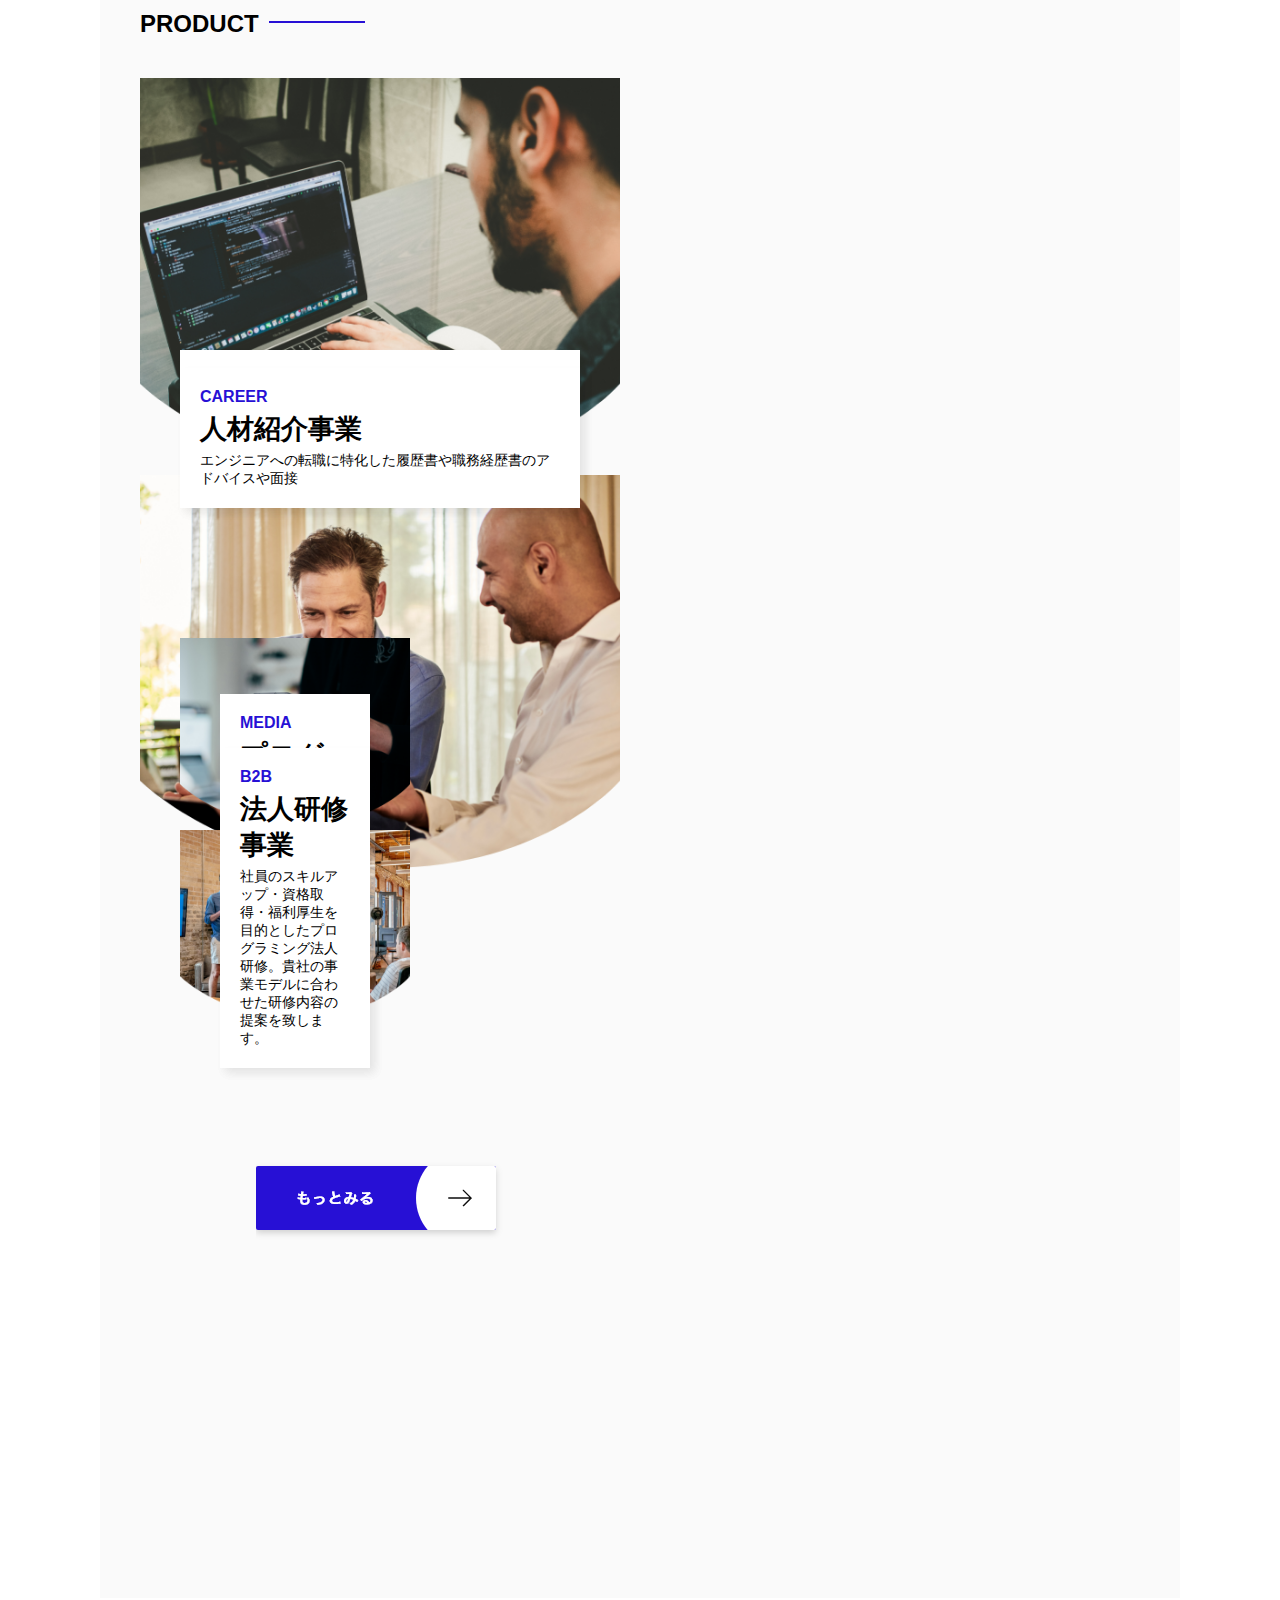
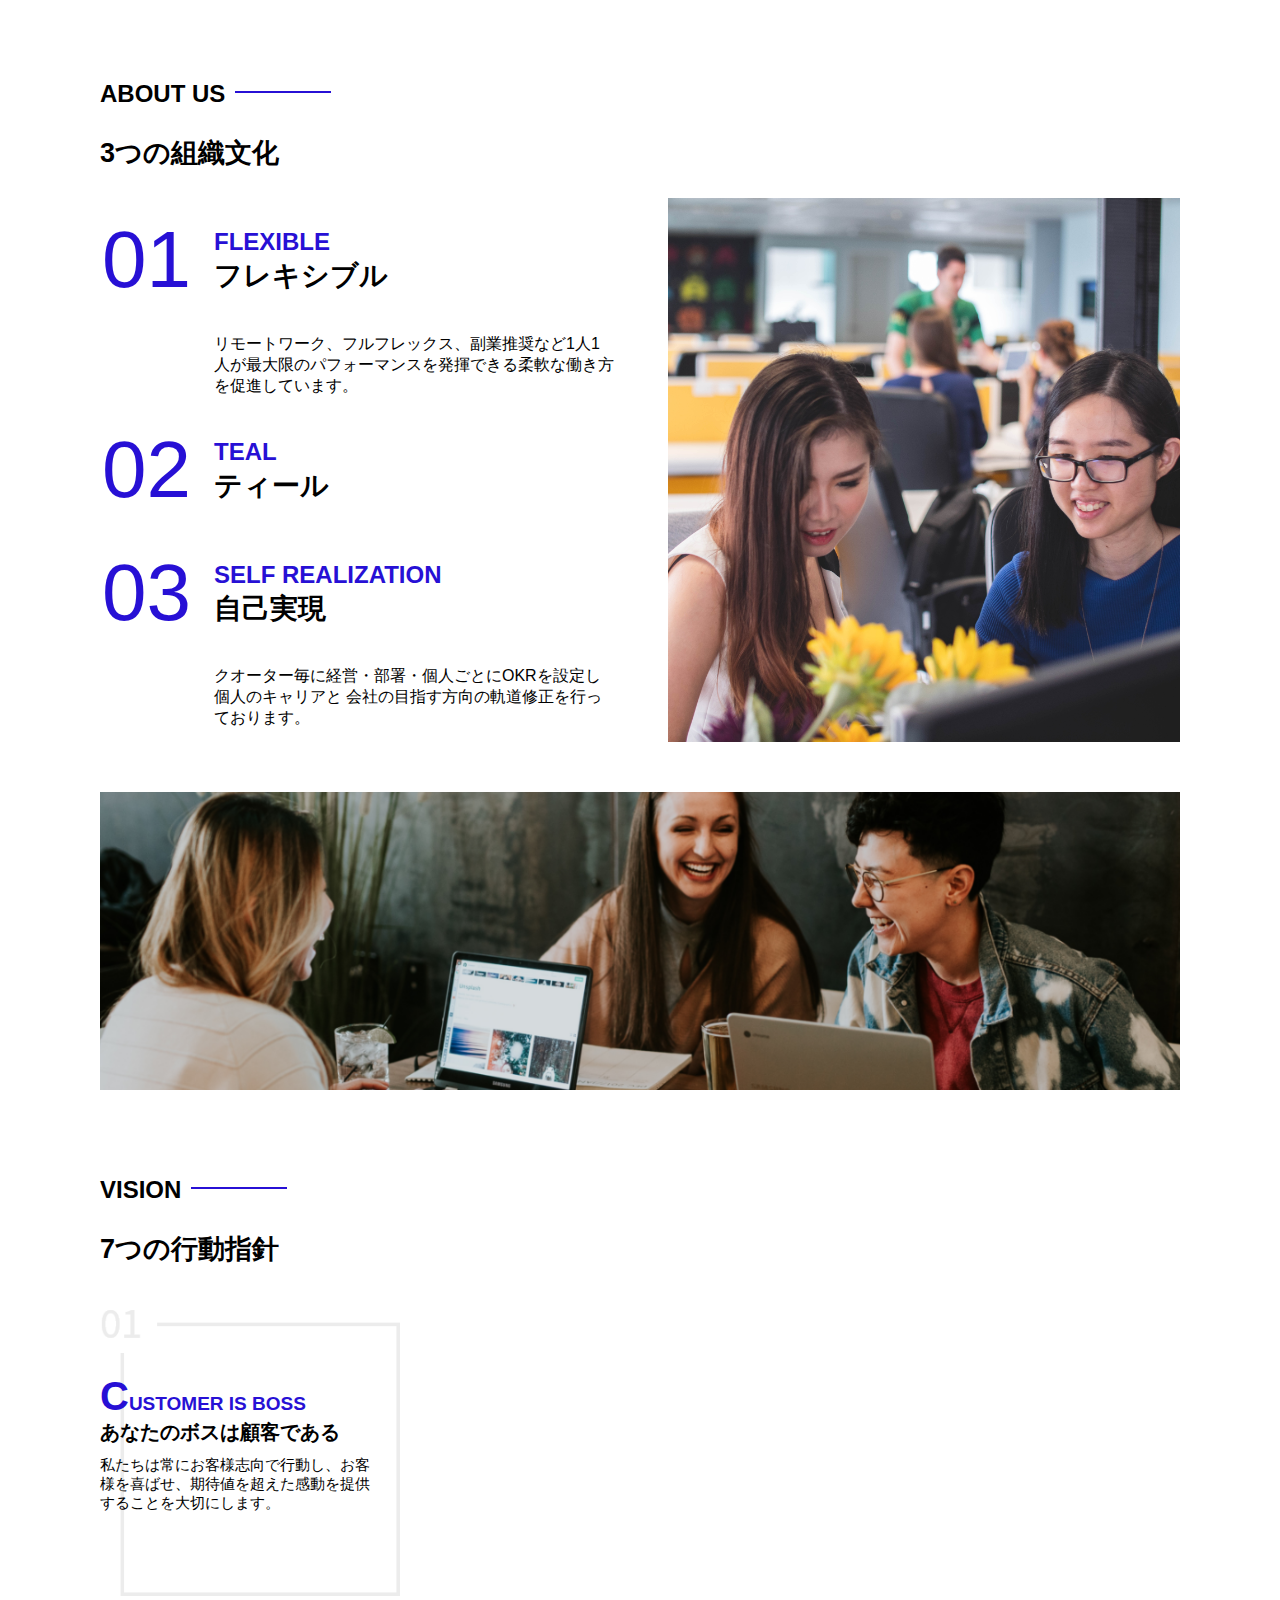
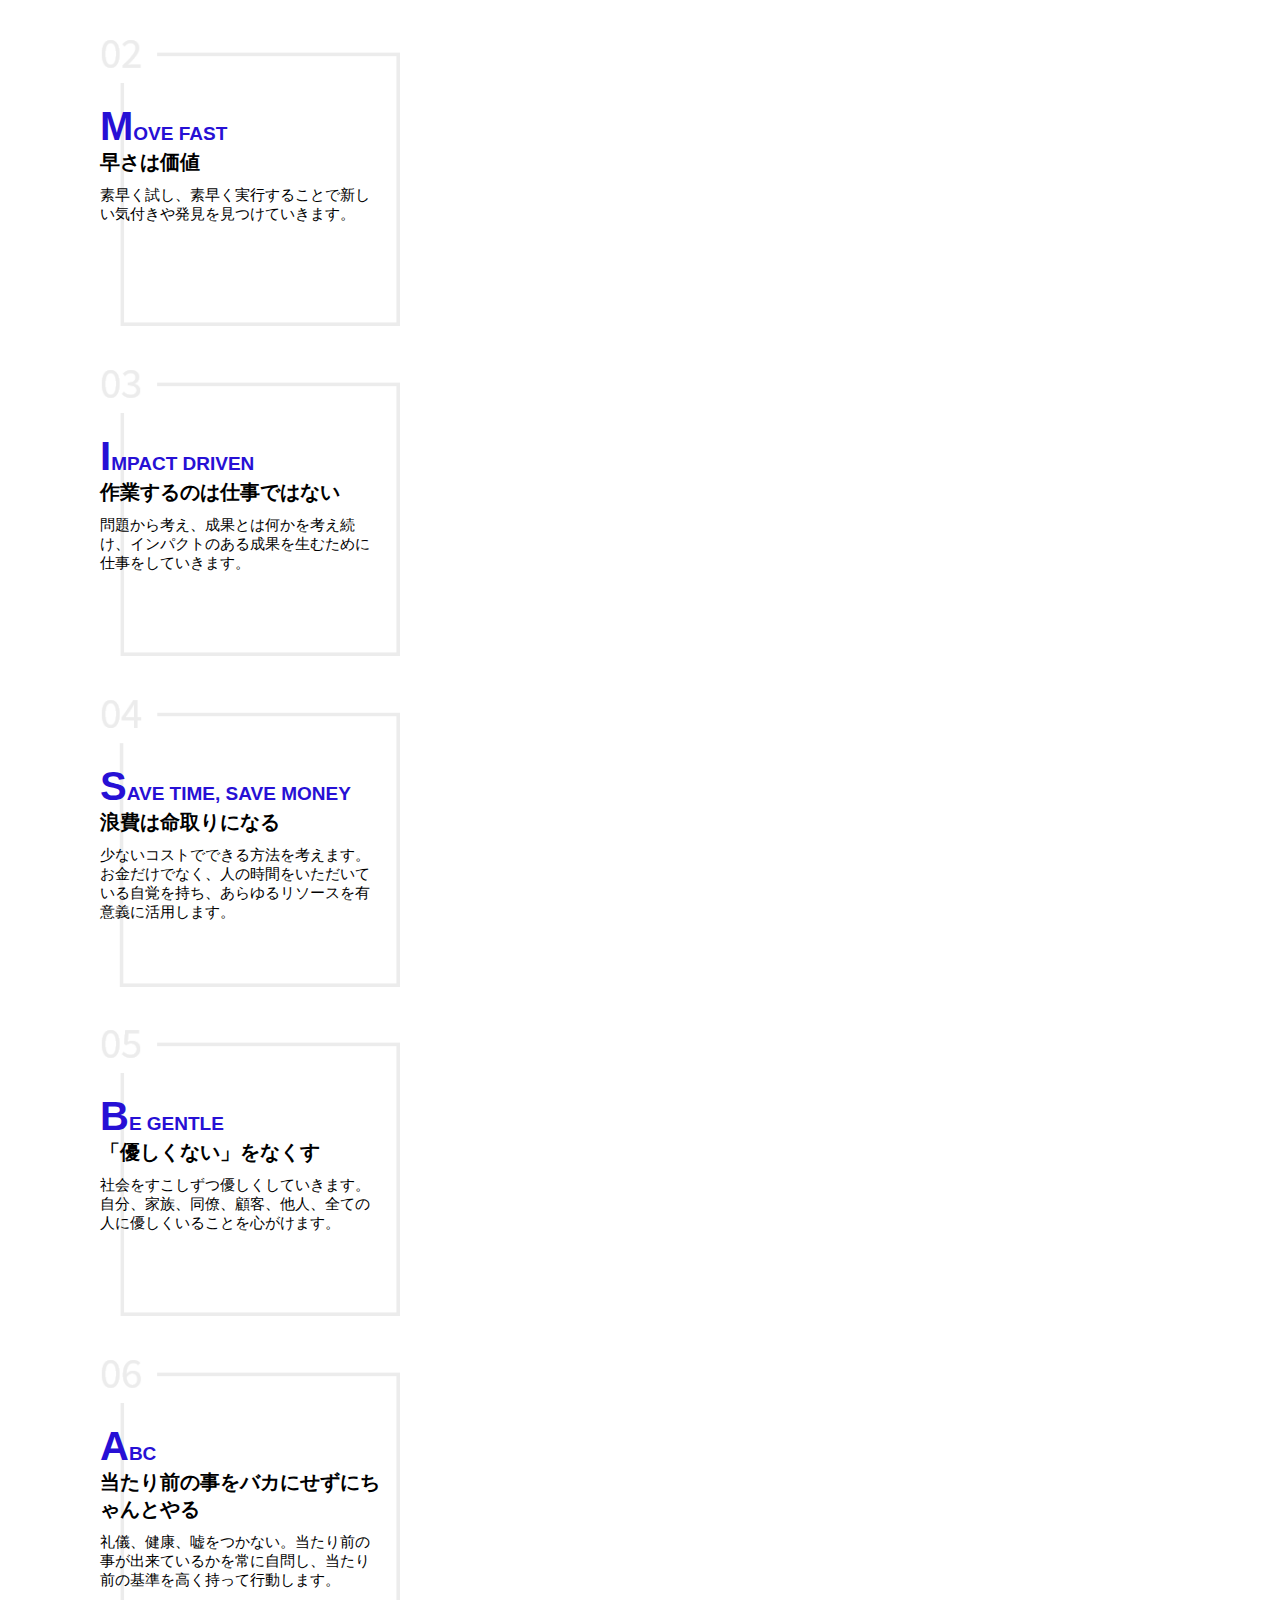
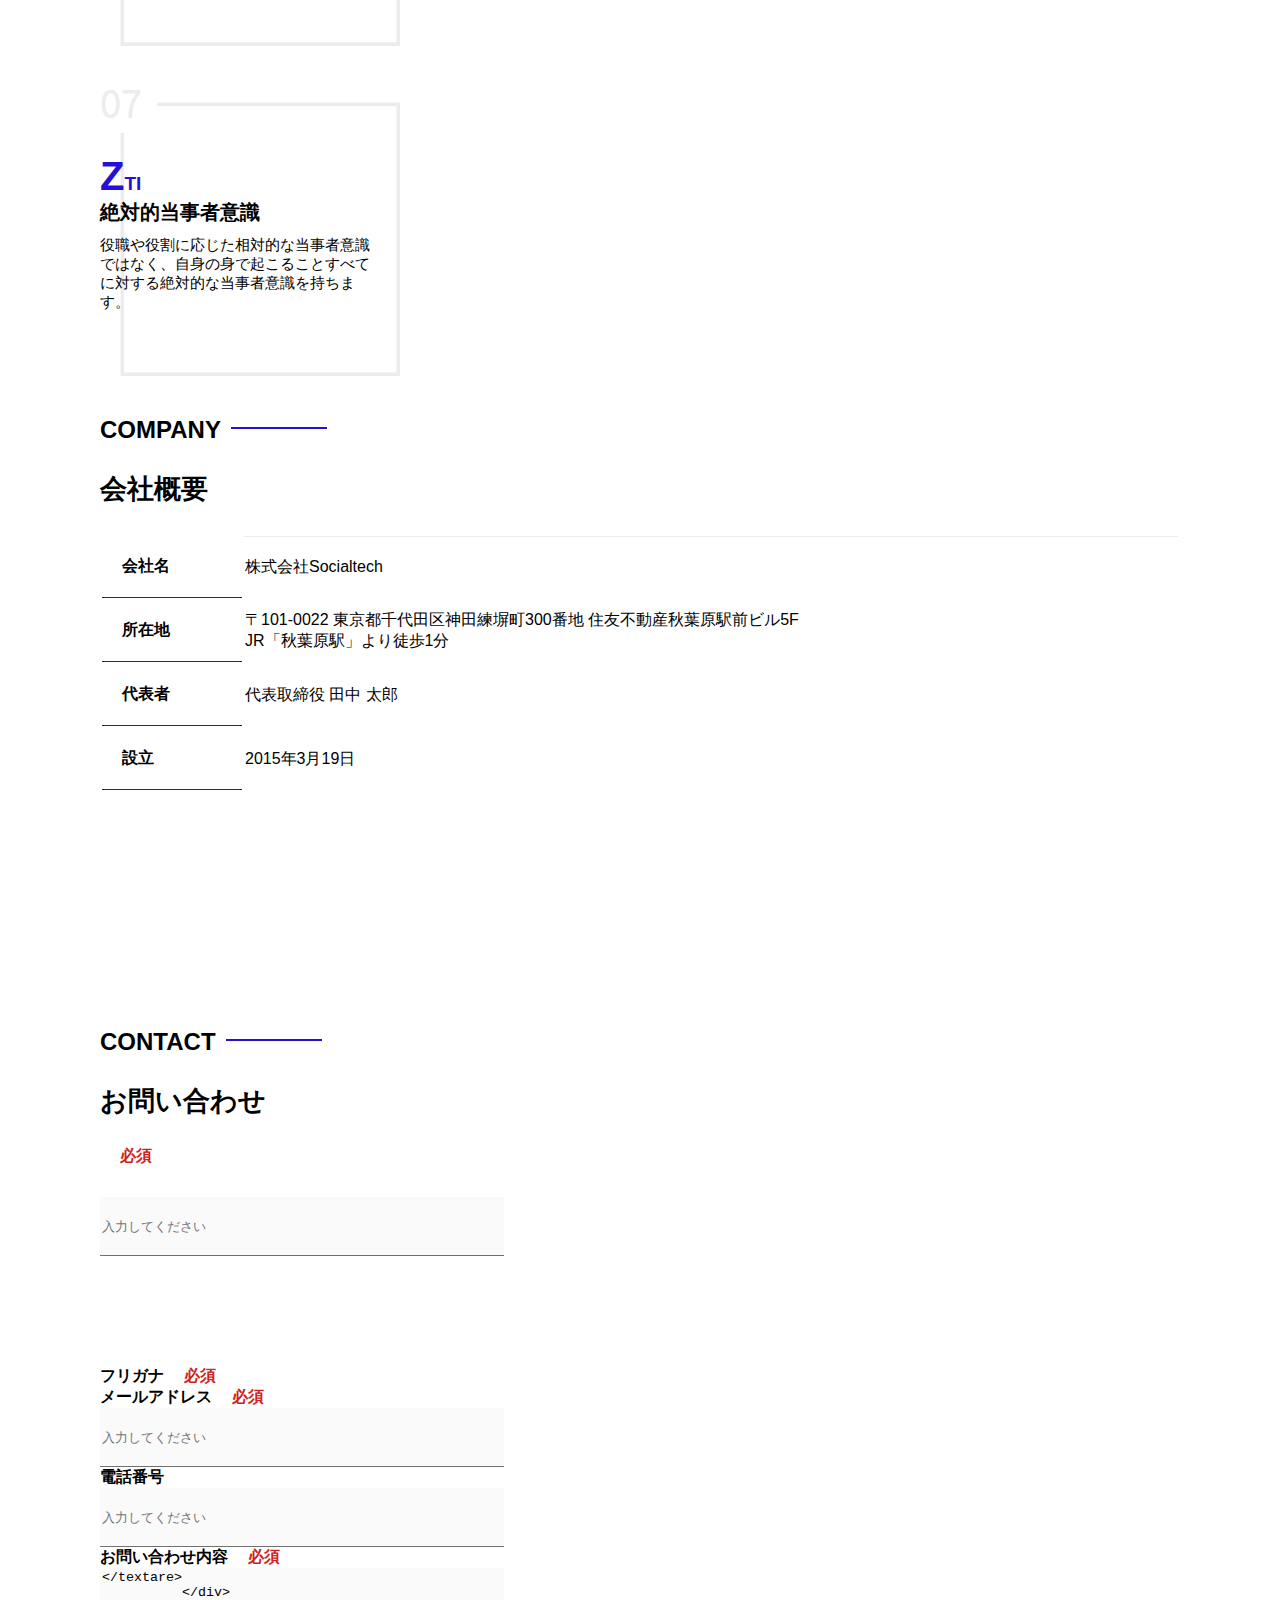
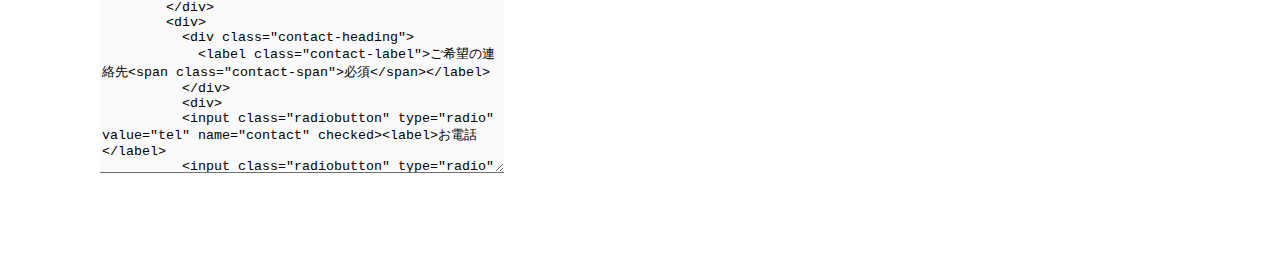
==== commit 9eaa0a6a: "Update index.html" ====
--- a/kadai_tutorial_output/index.html
+++ b/kadai_tutorial_output/index.html
@@ -76,7 +76,7 @@
           <h2 class="index-h2">MISSION</h2>
           <div id="mission-flex">
             <div>
-              <img src="mission-photo" src="images/index/index-mission.png" alt="屋外のベンチで写真を撮影する多国籍の仲間たち">
+              <img id="mission-photo" src="images/index/index-mission.png" alt="屋外のベンチで写真を撮影する多国籍の仲間たち">
               <h3>世界平和の実現</h3>
               <p>
                 人類の悲願である世界平和。世界平和を脅かす様々な社会問題を解決するためには、イノベーションをどんどん起こしていく必要があります。socialTechは、プログラミング教育を通してイノベーターを輩出することで、世界平和という大きなテーマに挑んでいきます。
@@ -182,48 +182,56 @@
                 <h5>あなたのボスは顧客である</h5>
                 <p>私たちは常にお客様志向で行動し、お客様を喜ばせ、期待値を超えた感動を提供することを大切にします。</p>
            </div>
-         <div class="vision-box">
-          <img src="images/index/vision-02.png" alt="02">
-          <div>
-            <h4>MOVE FAST</h4>
-            <h5>早さは価値</h5>
-            <p>素早く試し、素早く実行することで新しいk付きや発見を見つけていきます。</p>
-          </div>
-         </div>
-         <div class="vision-box">
-          <img src="images/index/vision-03.png" alt="03">
-          <div>
-            <h4>IMPACT DRIVEN</h4>
-            <h5>作業するのは仕事ではない</h5>
-            <p>問題から考え、成果とは何かを考え続け、インパクトのある成果を生むために仕事をしていきます。</p>
-          </div>
-         </div>
-         <div class="vision-box">
-          <img src="images/index/vision-04.png" alt="04">
-          <div class="vision-box">
-            <img src="images/index/vision-05.png" alt="05">
-            <div>
-              <h4>BE GENTLE</h4>
-              <h5>「優しくない」をなくす</h5>
-              <p>社会をすこしずつ優しくしていきます。自分、家族、同僚、顧客、他人、全ての人に優しくいることを心がけます。</p>
-            </div>
-          </div>
-          <div class="vision-box">
-            <img src="images/index/vision-06.png" alt="06">
-            <div>
-              <h4>ABC</h4>
-              <h5>当たり前のことをバカにせずちゃんとやる</h5>
-              <p>礼儀、健康、嘘をつかない・当たり前のことができているかを常に自問し、当たり前の基準を高く持って行動します。</p>
-            </div>
-          </div>
-          <div class="vision-box">
-            <img src="images/index/vision-07.png" alt="07">
-            <div>
-              <h4>ZTI</h4>
-              <h5>絶対的当事者意識</h5>
-              <p>役職や役割に応じた相対的な当事者意識ではなく、自身の身で起こることすべてに対する絶対的な当事者意識を持ちます。</p>
-            </div>
-          </div>
+          </div>
+              <div class="vision-box">
+               <img src="images/index/vision-02.png" alt="02">
+               <div>
+                 <h4>MOVE FAST</h4>
+                 <h5>早さは価値</h5>
+                 <p>素早く試し、素早く実行することで新しい気付きや発見を見つけていきます。</p>
+               </div>
+             </div>
+             <div class="vision-box">
+               <img src="images/index/vision-03.png" alt="03">
+               <div>
+                 <h4>IMPACT DRIVEN</h4>
+                 <h5>作業するのは仕事ではない</h5>
+                 <p>問題から考え、成果とは何かを考え続け、インパクトのある成果を生むために仕事をしていきます。</p>
+               </div>
+             </div>
+             <div class="vision-box">
+               <img src="images/index//vision-04.png" alt="04">
+               <div>
+                 <h4>SAVE TIME, SAVE MONEY</h4>
+                 <h5>浪費は命取りになる</h5>
+                 <p>少ないコストでできる方法を考えます。お金だけでなく、人の時間をいただいている自覚を持ち、あらゆるリソースを有意義に活用します。</p>
+               </div>
+             </div>
+             <div class="vision-box">
+               <img src="images/index/vision-05.png" alt="05">
+               <div>
+                 <h4>BE GENTLE</h4>
+                 <h5>「優しくない」をなくす</h5>
+                 <p>社会をすこしずつ優しくしていきます。自分、家族、同僚、顧客、他人、全ての人に優しくいることを心がけます。</p>
+               </div>
+             </div>
+             <div class="vision-box">
+               <img src="images/index/vision-06.png" alt="06">
+               <div>
+                 <h4>ABC</h4>
+                 <h5>当たり前の事をバカにせずにちゃんとやる</h5>
+                 <p>礼儀、健康、嘘をつかない。当たり前の事が出来ているかを常に自問し、当たり前の基準を高く持って行動します。</p>
+               </div>
+             </div>
+             <div class="vision-box">
+               <img src="images/index/vision-07.png" alt="07">
+               <div>
+                 <h4>ZTI</h4>
+                 <h5>絶対的当事者意識</h5>
+                 <p>役職や役割に応じた相対的な当事者意識ではなく、自身の身で起こることすべてに対する絶対的な当事者意識を持ちます。</p>
+               </div>
+             </div>
+
         </secition>
         <section id="COMPANY">
           <h2 class="index-h2">COMPANY</h2>
@@ -234,6 +242,10 @@
               <td class="cell cell-first">株式会社Socialtech</td>
             </tr>
             <tr>
+              <th class="tableheader">所在地</th>
+              <td class="cell">〒101-0022 東京都千代田区神田練塀町300番地 住友不動産秋葉原駅前ビル5F<br>JR「秋葉原駅」より徒歩1分</td>
+            </tr>
+            <tr>
             <th class="tableheader">代表者</th>
             <td class="cell">代表取締役 田中 太郎</td>
           </tr>
@@ -242,7 +254,8 @@
             <td class="cell">2015年3月19日</td>
           </tr>
           </table>
-          <iframe src="https://www.google.com/maps/embed?pb=!1m18!1m12!1m3!1d3240.0688551336807!2d139.7720776771055!3d35.69992317258124!2m3!1f0!2f0!3f0!3m2!1i1024!2i768!4f13.1!3m3!1m2!1s0x60188fee13660e23%3A0x77137876edf742ac!2z5L2P5Y-L5LiN5YuV55Sj56eL6JGJ5Y6f6aeF5YmN44OT44Or!5e0!3m2!1sja!2sjp!4v1704858013291!5m2!1sja!2sjp" 
+          <iframe 
+          src="https://www.google.com/maps/embed?pb=!1m18!1m12!1m3!1d3240.0688551336807!2d139.7720776771055!3d35.69992317258124!2m3!1f0!2f0!3f0!3m2!1i1024!2i768!4f13.1!3m3!1m2!1s0x60188fee13660e23%3A0x77137876edf742ac!2z5L2P5Y-L5LiN5YuV55Sj56eL6JGJ5Y6f6aeF5YmN44OT44Or!5e0!3m2!1sja!2sjp!4v1704858013291!5m2!1sja!2sjp" 
           style="border: 0" allowfullscreen="" loading="lazy">
         </iframe>
         </section>
@@ -294,56 +307,61 @@
           <input class="radiobutton" type="radio" value="both" name="contact"><label>どちらでも</label>
           </div>
         </div>
-        <div>
-          <div class="contact-heading">
-            <label class="contact-label">個人情報の取り扱い</label>
-          </div>
-          <div>
-            <details>
-              <summary>お問い合わせフォームの個人情報の取り扱いについて</summary>
-              <div>
-                <dl>
-                  <dt>１．組織の名称又は氏名</dt>
-                  <dd>株式会社SocialTech</dd>
-                  <dt>２．個人情報保護管理者（若しくはその代理人）の氏名又は職名、所属及び連絡先</dt>
-                  <dd>
-                    <p>鈴木 一郎 コーポレート部</p>
-                    <p>メールアドレス:samurai@example.com</p>
-                    <p>TEL:03-1234-5678</p>
-                </dd>
-                <dt>３．個人情報の利用目的</dt>
-                <dd>
-                  <ul>
-                    <li>本サービス及び本サービスに関連する情報の提供又はそれらに関する連絡のため</li>
-                    <li>ユーザーの本人確認のため</li>
-                    <li>当社サービスのご案内のため</li>
-                    <li>当社の商品等の広告または宣伝（電子メールによるものを含むものとします。）</li>
-                  </ul>
-                </dd>
-                <dt>４．個人情報の取り扱い業務の委託</dt>
-                <dd>個人情報の取扱業務の全部または一部を外部に業務委託する場合があります。その際、弊社は、個人情報を適切に保護できる管理体制を敷き実行していることを条件として委託先を厳選したうえで、機密保持契約を委託先と締結し、お客様の個人情報を厳密に管理させます。</dd>
-                <dt>５．個人情報の開示等の請求</dt>
-                <dd>
-                  お客様は、弊社に対してご自身の個人情報の開示等（利用目的の通知、開示、内容の訂正・追加・削除、利用の停止または消去、第三者への提供の停止）に関して、当社問合わせ窓口に申し出ることができます。<br>
-                  その際、弊社はお客様ご本人を確認させていただいたうえで、合理的な期間内に対応いたします。<br>
-                  なお、個人情報に関する弊社問合わせ先は、次の通りです。
-                </dd>
-                <dd>
-                  <p>株式会社SocialTech 個人情報問合せ窓口</p>
-         <p>〒150-0043 東京都千代田区神田練塀町300番地 住友不動産秋葉原駅前ビル5F</p>
-         <p>メールアドレス:samurai@example.com TEL:03-1234-5678</p>
-        </dd>
-
-          <dt>６．個人情報を提供されることの任意性について</dt>
-          <dd>お客様がご自身の個人情報を弊社に提供されるか否かは、お客様のご判断によりますが、もしご提供されない場合には、適切なサービスが提供できない場合がありますので予めご了承ください。</dd>
-        </dl>
-        </div>
-        </details>
-          <input type="checkbox" name="agree">
-          <span>個人情報の取り扱いについてご同意いただける場合は、チェックをしてください。</span>
-        </div>
-        </div>
-        <input type="image" src="images/button-submit.png" alt="送信する">
+
+             <div>
+               <div class="contact-heading">
+                 <label class="contact-label">個人情報の取り扱い</label>
+               </div>
+               <div>
+                 <details>
+                   <summary>お問い合わせフォームの個人情報の取り扱いについて</summary>
+                   <div>
+                     <dl>
+                       <dt>１．組織の名称又は氏名</dt>
+                       <dd>株式会社SocialTech</dd>
+                       <dt>２．個人情報保護管理者（若しくはその代理人）の氏名又は職名、所属及び連絡先</dt>
+                       <dd>
+                         <p>鈴木 一郎 コーポレート部</p>
+                         <p>メールアドレス:samurai@example.com</p>
+                         <p>TEL:03-1234-5678</p>
+                       </dd>
+                       <dt>３．個人情報の利用目的</dt>
+                       <dd>
+                         <ul>
+                           <li>本サービス及び本サービスに関連する情報の提供又はそれらに関する連絡のため</li>
+                           <li>ユーザーの本人確認のため</li>
+                           <li>当社サービスのご案内のため</li>
+                           <li>当社の商品等の広告または宣伝（電子メールによるものを含むものとします。）</li>
+                         </ul>
+                       </dd>
+                       <dt>４．個人情報の取り扱い業務の委託</dt>
+                       <dd>個人情報の取扱業務の全部または一部を外部に業務委託する場合があります。その際、弊社は、個人情報を適切に保護できる管理体制を敷き実行していることを条件として委託先を厳選したうえで、機密保持契約を委託先と締結し、お客様の個人情報を厳密に管理させます。</dd>
+                       <dt>５．個人情報の開示等の請求</dt>
+                       <dd>
+                         お客様は、弊社に対してご自身の個人情報の開示等（利用目的の通知、開示、内容の訂正・追加・削除、利用の停止または消去、第三者への提供の停止）に関して、当社問合わせ窓口に申し出ることができます。<br>
+                         その際、弊社はお客様ご本人を確認させていただいたうえで、合理的な期間内に対応いたします。<br>
+                         なお、個人情報に関する弊社問合わせ先は、次の通りです。
+                       </dd>
+                       <dd>
+                         <p>株式会社SocialTech 個人情報問合せ窓口</p>
+                         <p>〒150-0043 東京都千代田区神田練塀町300番地 住友不動産秋葉原駅前ビル5F</p>
+                         <p>メールアドレス:samurai@example.com TEL:03-1234-5678</p>
+                       </dd>
+ 
+                       <dt>６．個人情報を提供されることの任意性について</dt>
+                       <dd>お客様がご自身の個人情報を弊社に提供されるか否かは、お客様のご判断によりますが、もしご提供されない場合には、適切なサービスが提供できない場合がありますので予めご了承ください。</dd>
+                     </dl>
+                   </div>
+                 </details>
+                 <input type="checkbox" name="agree">
+                 <span>個人情報の取り扱いについてご同意いただける場合は、チェックをしてください。</span>
+               </div>
+             </div>
+             <input type="image" src="images/button-submit.png" alt="送信する">
+        </form>
+      </section>
+    </article>
+  </main>
           </form>
         </section>
         </article>
@@ -375,4 +393,3 @@
 
   </body>
 </html>
-
